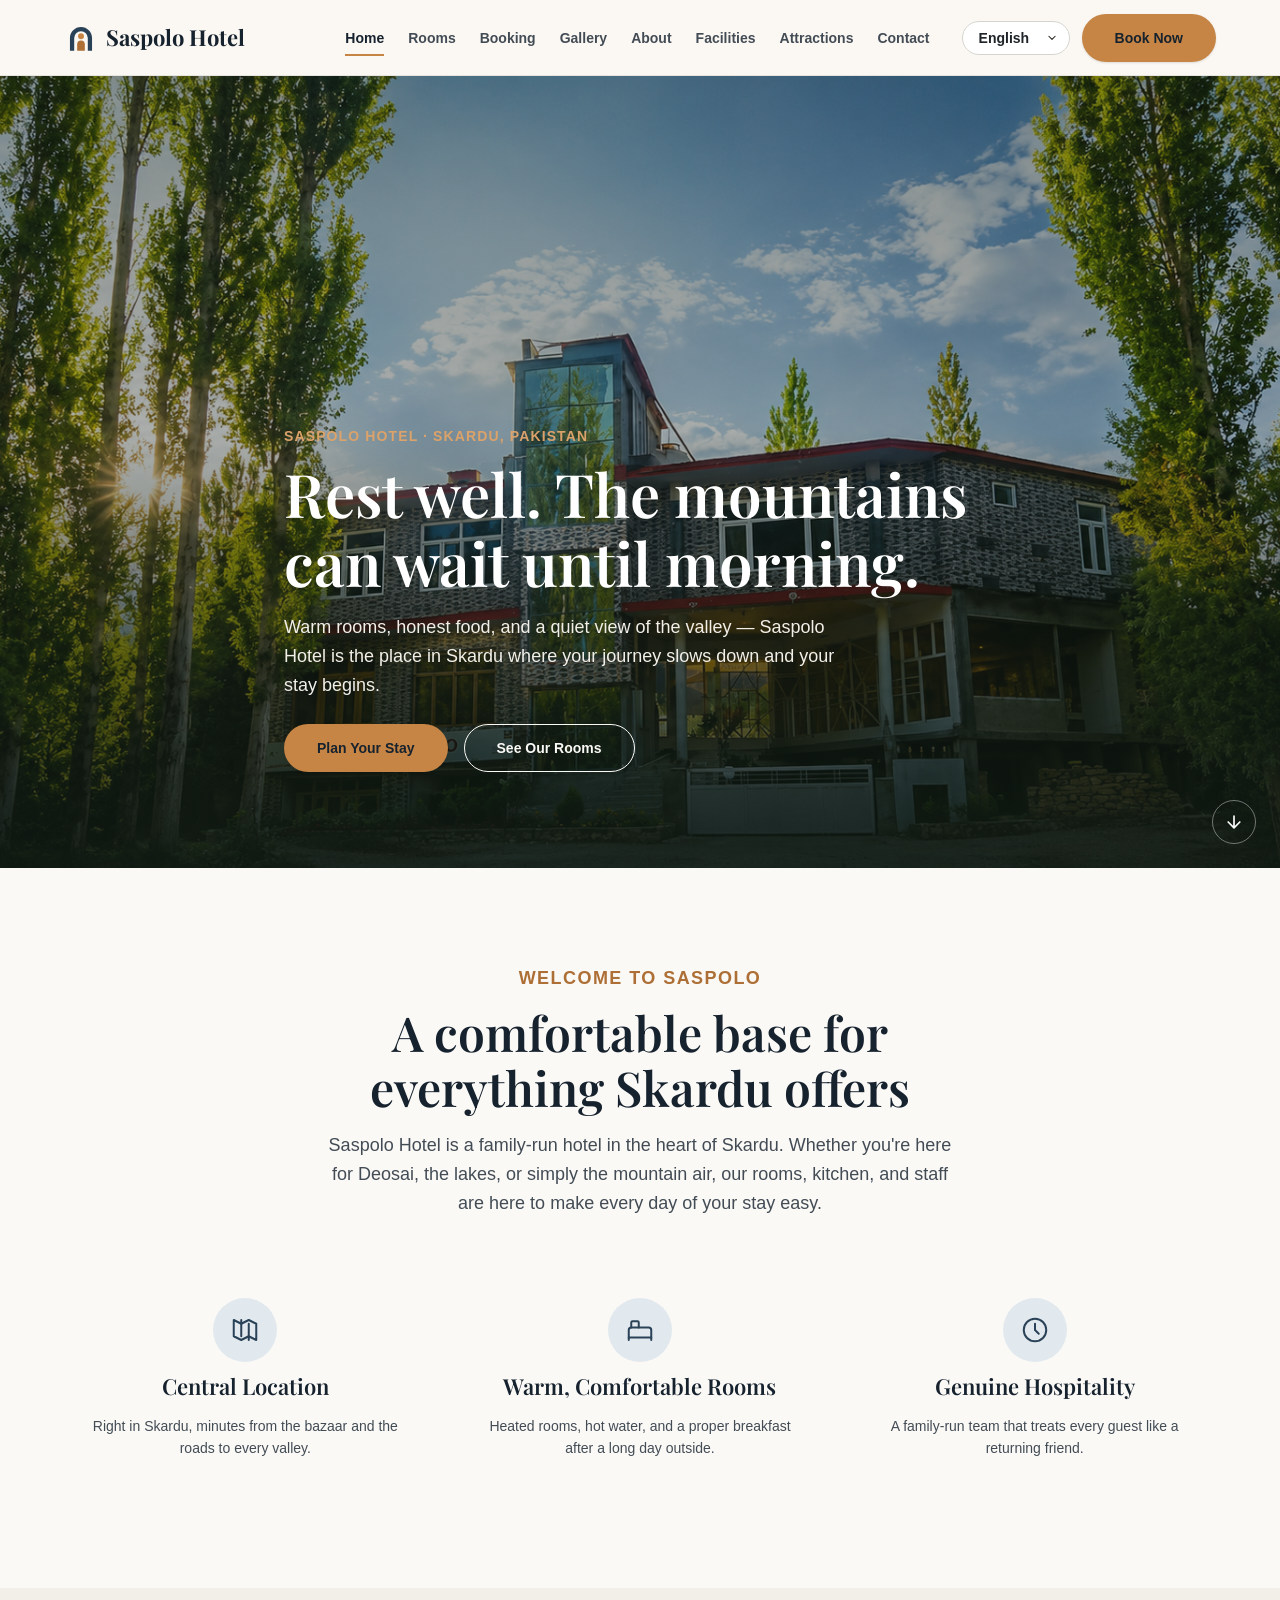
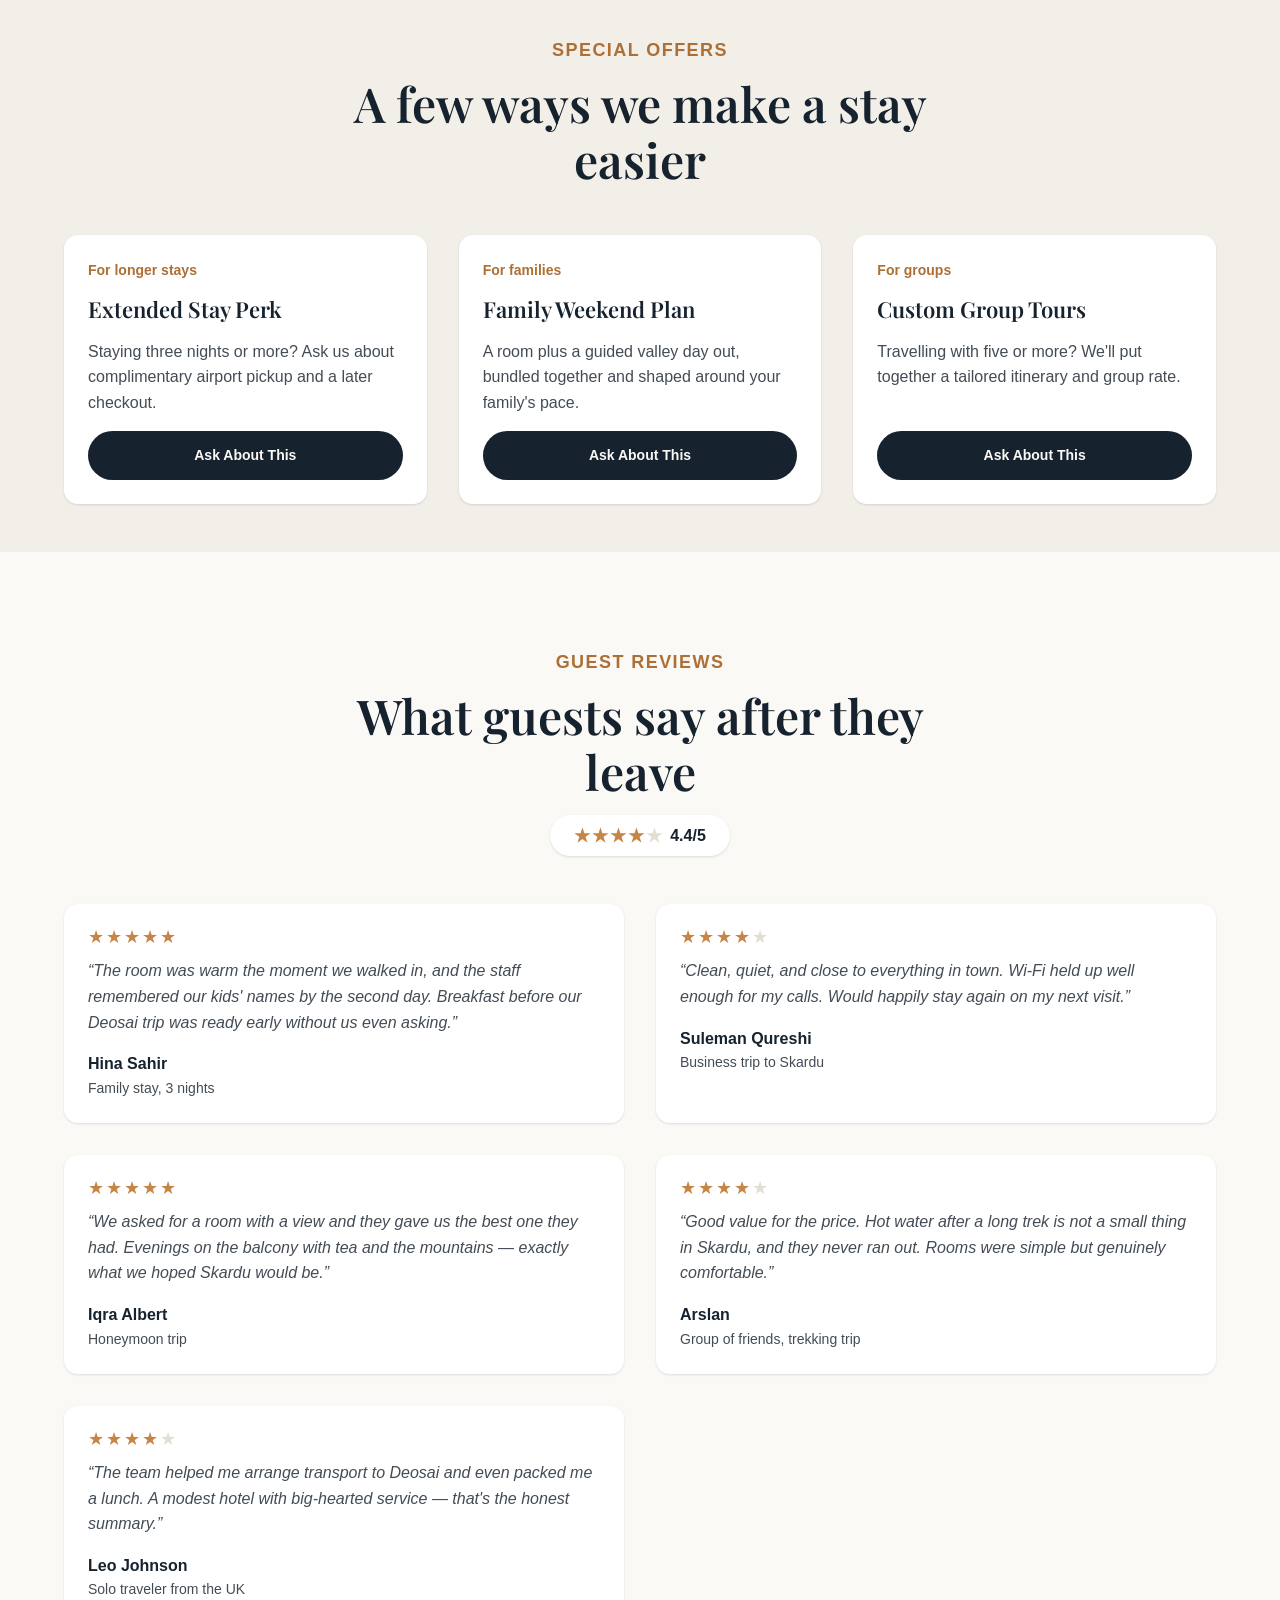
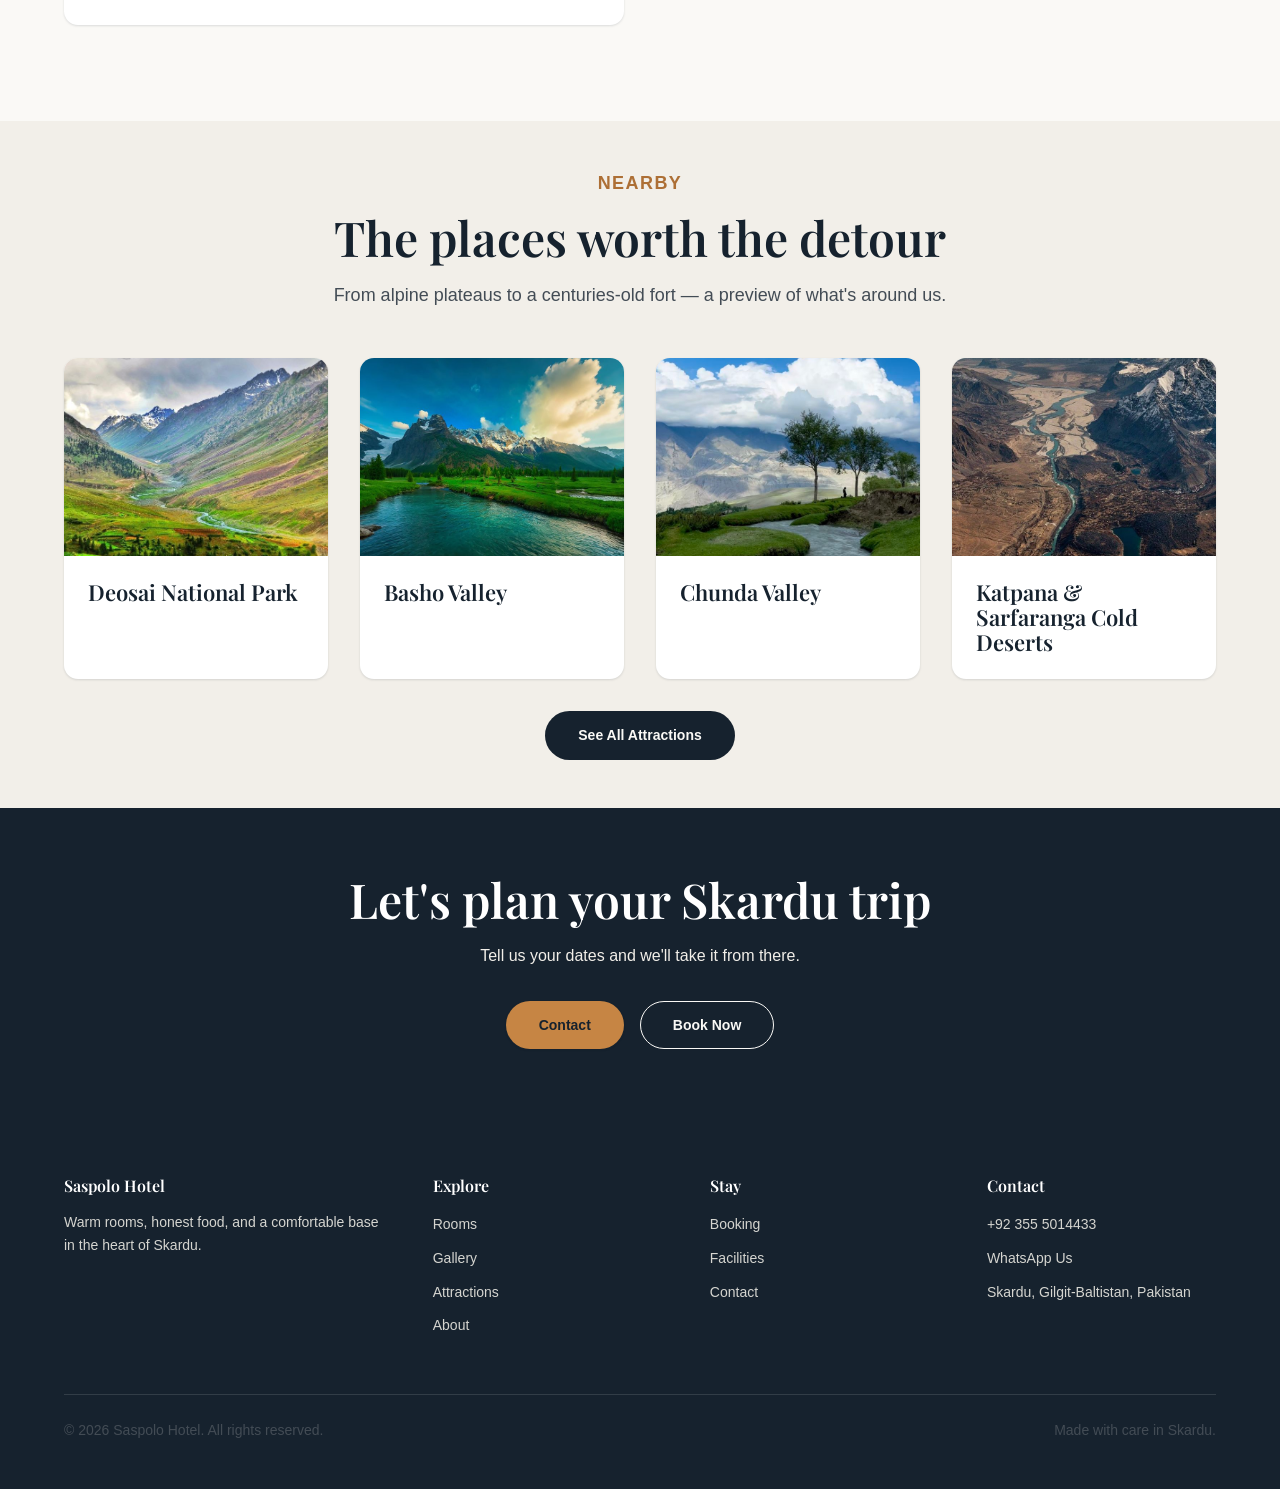
==== index.html @ f362ca93 "Add files via upload" ====
<!DOCTYPE html>
<html lang="en" dir="ltr">
<head>
<meta charset="UTF-8">
<meta name="viewport" content="width=device-width, initial-scale=1">
<title>Saspolo Hotel — Comfortable Stay in Skardu, Gilgit-Baltistan</title>
<meta name="description" content="Saspolo Hotel offers warm, comfortable rooms in the heart of Skardu, Gilgit-Baltistan — the perfect base for Deosai, the lakes, and the valleys.">
<link rel="canonical" href="https://www.saspolohotel.example/index.html">
<meta property="og:type" content="website">
<meta property="og:site_name" content="Saspolo Hotel">
<meta property="og:title" content="Saspolo Hotel — Comfortable Stay in Skardu, Gilgit-Baltistan">
<meta property="og:description" content="Saspolo Hotel offers warm, comfortable rooms in the heart of Skardu, Gilgit-Baltistan — the perfect base for Deosai, the lakes, and the valleys.">
<meta property="og:image" content="https://www.saspolohotel.example/assets/images/og/og-default.jpg">
<meta property="og:url" content="https://www.saspolohotel.example/index.html">
<meta property="og:locale" content="en_PK">
<meta name="twitter:card" content="summary_large_image">
<meta name="twitter:title" content="Saspolo Hotel — Comfortable Stay in Skardu, Gilgit-Baltistan">
<meta name="twitter:description" content="Saspolo Hotel offers warm, comfortable rooms in the heart of Skardu, Gilgit-Baltistan — the perfect base for Deosai, the lakes, and the valleys.">
<meta name="twitter:image" content="https://www.saspolohotel.example/assets/images/og/og-default.jpg">
<script type="application/ld+json">
{
  "@context": "https://schema.org",
  "@type": "Hotel",
  "name": "Saspolo Hotel",
  "description": "Saspolo Hotel offers warm, comfortable rooms in the heart of Skardu, Gilgit-Baltistan.",
  "image": "https://www.saspolohotel.example/assets/images/og/og-default.jpg",
  "priceRange": "$$",
  "telephone": "+92-355-5014433",
  "address": {
    "@type": "PostalAddress",
    "addressLocality": "Skardu",
    "addressRegion": "Gilgit-Baltistan",
    "addressCountry": "PK"
  },
  "geo": {
    "@type": "GeoCoordinates",
    "latitude": 35.2900158,
    "longitude": 75.6198522
  },
  "hasMap": "https://maps.app.goo.gl/Dnu6MF6ETTMuakKG8",
  "url": "https://www.saspolohotel.example/"
}
</script>
<link rel="icon" type="image/svg+xml" href="data:image/svg+xml,%3Csvg xmlns='http://www.w3.org/2000/svg' viewBox='0 0 40 40'%3E%3Crect width='40' height='40' rx='8' fill='%231e2f3f'/%3E%3Cpath d='M9 33V20c0-6 5-11 11-11s11 5 11 11v13h-4.2V20a6.8 6.8 0 10-13.6 0v13H9z' fill='%23c68544'/%3E%3Ccircle cx='20' cy='19' r='3' fill='%23dba26a'/%3E%3C/svg%3E">
<link rel="preconnect" href="https://fonts.googleapis.com">
<link rel="preconnect" href="https://fonts.gstatic.com" crossorigin>
<link href="https://fonts.googleapis.com/css2?family=Playfair+Display:wght@500;600;700&display=swap" rel="stylesheet">
<link rel="stylesheet" href="assets/css/variables.css">
<link rel="stylesheet" href="assets/css/base.css">
<link rel="stylesheet" href="assets/css/layout.css">
<link rel="stylesheet" href="assets/css/components.css">
<link rel="stylesheet" href="assets/css/animations.css">
<link rel="stylesheet" href="assets/css/rtl.css">
</head>
<body>

<!-- SHARED:HEADER:START -->
<a class="skip-link" href="#main" data-i18n="common.skipToContent">Skip to content</a>
<header class="site-header" id="site-header">
  <div class="container">
    <a href="index.html" class="brand">
      <svg class="brand-mark" viewBox="0 0 40 40" fill="none" xmlns="http://www.w3.org/2000/svg" aria-hidden="true">
        <path d="M7 35V20C7 12.82 12.82 7 20 7c7.18 0 13 5.82 13 13v15h-5V20a8 8 0 10-16 0v15H7z" fill="var(--color-forest-700)"></path>
        <circle cx="20" cy="18" r="3.5" fill="var(--color-amber-500)"></circle>
        <path d="M15.5 35v-7.5a4.5 4.5 0 019 0V35h-9z" fill="var(--color-amber-600)"></path>
      </svg>
      <span data-i18n="common.siteName">Saspolo Hotel</span>
    </a>

    <nav class="main-nav" id="main-nav">
      <ul class="nav-list">
        <li><a href="index.html" aria-current="page" data-i18n="nav.home">Home</a></li>
        <li><a href="rooms.html" data-i18n="nav.rooms">Rooms</a></li>
        <li><a href="booking.html" data-i18n="nav.booking">Booking</a></li>
        <li><a href="gallery.html" data-i18n="nav.gallery">Gallery</a></li>
        <li><a href="about.html" data-i18n="nav.about">About</a></li>
        <li><a href="facilities.html" data-i18n="nav.facilities">Facilities</a></li>
        <li><a href="attractions.html" data-i18n="nav.attractions">Attractions</a></li>
        <li><a href="contact.html" data-i18n="nav.contact">Contact</a></li>
      </ul>
      <div class="nav-actions">
        <select class="lang-select" id="lang-select" aria-label="Choose language">
          <option value="en">English</option>
          <option value="ur">اردو</option>
          <option value="pa">پنجابی</option>
          <option value="ps">پښتو</option>
          <option value="hi">हिन्दी</option>
          <option value="de">Deutsch</option>
          <option value="fr">Français</option>
          <option value="zh">中文</option>
          <option value="ar">العربية</option>
        </select>
        <a href="booking.html" class="btn btn-primary" data-i18n="common.bookNow">Book Now</a>
      </div>
    </nav>

    <button class="nav-toggle" id="nav-toggle" type="button" aria-expanded="false" aria-controls="main-nav" aria-label="Menu">
      <svg viewBox="0 0 24 24" fill="none" stroke="currentColor" stroke-width="2" stroke-linecap="round"><line x1="3" y1="6" x2="21" y2="6"></line><line x1="3" y1="12" x2="21" y2="12"></line><line x1="3" y1="18" x2="21" y2="18"></line></svg>
    </button>
  </div>
</header>
<!-- SHARED:HEADER:END -->

<main id="main">

  <section class="hero">
    <img class="hero-video" src="assets/images/hero/hero-main.png" alt="" onerror="this.style.display='none'">
    <div class="hero-overlay"></div>
    <div class="container hero-content hero-fade-in">
      <p class="eyebrow" data-i18n="home.heroEyebrow">Saspolo Hotel · Skardu, Pakistan</p>
      <h1 data-i18n="home.heroHeadline">Rest well. The mountains can wait until morning.</h1>
      <p class="hero-sub" data-i18n="home.heroSub">Warm rooms, honest food, and a quiet view of the valley — Saspolo Hotel is the place in Skardu where your journey slows down and your stay begins.</p>
      <div class="hero-actions">
        <a href="booking.html" class="btn btn-primary" data-i18n="common.planStay">Plan Your Stay</a>
        <a href="rooms.html" class="btn btn-outline" data-i18n="common.seeRooms">See Our Rooms</a>
      </div>
    </div>
    <a href="#intro" class="scroll-cue" aria-label="Scroll down">
      <svg viewBox="0 0 24 24" fill="none" stroke="currentColor" stroke-width="2" stroke-linecap="round" stroke-linejoin="round"><path d="M12 5v14M5 12l7 7 7-7"></path></svg>
    </a>
  </section>

  <section class="section" id="intro">
    <div class="container">
      <div class="section-heading reveal">
        <p class="eyebrow" data-i18n="home.introEyebrow">Welcome to Saspolo</p>
        <h2 data-i18n="home.introTitle">A comfortable base for everything Skardu offers</h2>
        <p data-i18n="home.introBody">Saspolo Hotel is a family-run hotel in the heart of Skardu. Whether you're here for Deosai, the lakes, or simply the mountain air, our rooms, kitchen, and staff are here to make every day of your stay easy.</p>
      </div>
      <div class="grid grid-3">
        <div class="icon-tile reveal">
          <div class="icon-wrap">
            <svg viewBox="0 0 24 24" fill="none" stroke="currentColor" stroke-width="1.6" stroke-linecap="round" stroke-linejoin="round"><path d="M9 20l-6-3V4l6 3 6-3 6 3v13l-6-3-6 3z"></path><path d="M9 4v13M15 7v13"></path></svg>
          </div>
          <h4 data-i18n="home.value1Title">Central Location</h4>
          <p data-i18n="home.value1Body">Right in Skardu, minutes from the bazaar and the roads to every valley.</p>
        </div>
        <div class="icon-tile reveal reveal-delay-1">
          <div class="icon-wrap">
            <svg viewBox="0 0 24 24" fill="none" stroke="currentColor" stroke-width="1.6" stroke-linecap="round" stroke-linejoin="round"><path d="M3 18v-6a2 2 0 012-2h14a2 2 0 012 2v6"></path><path d="M3 18h18M5 10V6a1 1 0 011-1h4a1 1 0 011 1v4M3 18v2M21 18v2"></path></svg>
          </div>
          <h4 data-i18n="home.value2Title">Warm, Comfortable Rooms</h4>
          <p data-i18n="home.value2Body">Heated rooms, hot water, and a proper breakfast after a long day outside.</p>
        </div>
        <div class="icon-tile reveal reveal-delay-2">
          <div class="icon-wrap">
            <svg viewBox="0 0 24 24" fill="none" stroke="currentColor" stroke-width="1.6" stroke-linecap="round" stroke-linejoin="round"><circle cx="12" cy="12" r="9"></circle><path d="M12 7v5l3 3"></path></svg>
          </div>
          <h4 data-i18n="home.value3Title">Genuine Hospitality</h4>
          <p data-i18n="home.value3Body">A family-run team that treats every guest like a returning friend.</p>
        </div>
      </div>
    </div>
  </section>

  <section class="section section-tight" id="offers" style="background:var(--color-cream-100);">
    <div class="container">
      <div class="section-heading reveal">
        <p class="eyebrow" data-i18n="home.offersEyebrow">Special Offers</p>
        <h2 data-i18n="home.offersTitle">A few ways we make a stay easier</h2>
      </div>
      <div class="grid grid-3">
        <div class="card reveal">
          <div class="card-body">
            <p class="card-eyebrow" data-i18n="home.offer1Eyebrow">For longer stays</p>
            <h4 data-i18n="home.offer1Title">Extended Stay Perk</h4>
            <p data-i18n="home.offer1Body">Staying three nights or more? Ask us about complimentary airport pickup and a later checkout.</p>
            <a href="contact.html" class="btn btn-dark btn-block" data-i18n="common.askUs">Ask About This</a>
          </div>
        </div>
        <div class="card reveal reveal-delay-1">
          <div class="card-body">
            <p class="card-eyebrow" data-i18n="home.offer2Eyebrow">For families</p>
            <h4 data-i18n="home.offer2Title">Family Weekend Plan</h4>
            <p data-i18n="home.offer2Body">A room plus a guided valley day out, bundled together and shaped around your family's pace.</p>
            <a href="contact.html" class="btn btn-dark btn-block" data-i18n="common.askUs">Ask About This</a>
          </div>
        </div>
        <div class="card reveal reveal-delay-2">
          <div class="card-body">
            <p class="card-eyebrow" data-i18n="home.offer3Eyebrow">For groups</p>
            <h4 data-i18n="home.offer3Title">Custom Group Tours</h4>
            <p data-i18n="home.offer3Body">Travelling with five or more? We'll put together a tailored itinerary and group rate.</p>
            <a href="contact.html" class="btn btn-dark btn-block" data-i18n="common.askUs">Ask About This</a>
          </div>
        </div>
      </div>
    </div>
  </section>

  <section class="section" id="reviews">
    <div class="container">
      <div class="section-heading reveal">
        <p class="eyebrow" data-i18n="home.reviewsEyebrow">Guest Reviews</p>
        <h2 data-i18n="home.reviewsTitle">What guests say after they leave</h2>
        <div class="rating-badge" id="rating-summary">
          <span class="stars" id="rating-stars"></span>
          <span><span id="rating-number">4.5</span>/5</span>
        </div>
      </div>
      <div class="grid grid-2" id="reviews-grid"></div>
    </div>
  </section>

  <section class="section section-tight" id="attractions-teaser" style="background:var(--color-cream-100);">
    <div class="container">
      <div class="section-heading reveal">
        <p class="eyebrow" data-i18n="home.attractionsEyebrow">Nearby</p>
        <h2 data-i18n="home.attractionsTitle">The places worth the detour</h2>
        <p data-i18n="home.attractionsBody">From alpine plateaus to a centuries-old fort — a preview of what's around us.</p>
      </div>
      <div class="grid grid-4" id="attractions-teaser-grid"></div>
      <div style="text-align:center; margin-top: var(--space-6);">
        <a href="attractions.html" class="btn btn-dark" data-i18n="common.seeAllAttractions">See All Attractions</a>
      </div>
    </div>
  </section>

  <section class="cta-band">
    <div class="container reveal">
      <h2 data-i18n="home.ctaTitle">Let's plan your Skardu trip</h2>
      <p data-i18n="home.ctaBody">Tell us your dates and we'll take it from there.</p>
      <div class="hero-actions" style="justify-content:center;">
        <a href="contact.html" class="btn btn-primary">
          <span data-i18n="nav.contact">Contact</span>
        </a>
        <a href="booking.html" class="btn btn-outline" data-i18n="common.bookNow">Book Now</a>
      </div>
    </div>
  </section>

</main>

<!-- SHARED:FOOTER:START -->
<footer class="site-footer">
  <div class="container">
    <div class="footer-grid">
      <div>
        <h4 data-i18n="common.siteName">Saspolo Hotel</h4>
        <p data-i18n="footer.blurb">Practical routes, comfortable stays, and unhurried days across Skardu and the valleys around it.</p>
      </div>
      <div>
        <h4 data-i18n="footer.explore">Explore</h4>
        <ul class="footer-links">
          <li><a href="rooms.html" data-i18n="nav.rooms">Rooms</a></li>
          <li><a href="gallery.html" data-i18n="nav.gallery">Gallery</a></li>
          <li><a href="attractions.html" data-i18n="nav.attractions">Attractions</a></li>
          <li><a href="about.html" data-i18n="nav.about">About</a></li>
        </ul>
      </div>
      <div>
        <h4 data-i18n="footer.stay">Stay</h4>
        <ul class="footer-links">
          <li><a href="booking.html" data-i18n="nav.booking">Booking</a></li>
          <li><a href="facilities.html" data-i18n="nav.facilities">Facilities</a></li>
          <li><a href="contact.html" data-i18n="nav.contact">Contact</a></li>
        </ul>
      </div>
      <div>
        <h4 data-i18n="footer.contact">Contact</h4>
        <ul class="footer-links">
          <li><a href="tel:+923555014433" class="keep-ltr">+92 355 5014433</a></li>
          <li><a href="https://wa.me/923555014433" target="_blank" rel="noopener" data-i18n="common.whatsappUs">WhatsApp Us</a></li>
          <li><a href="https://maps.app.goo.gl/Dnu6MF6ETTMuakKG8" target="_blank" rel="noopener" data-i18n="footer.location">Skardu, Gilgit-Baltistan, Pakistan</a></li>
        </ul>
      </div>
    </div>
    <div class="footer-bottom">
      <p>&copy; <span id="footer-year">2026</span> <span data-i18n="common.siteName">Saspolo Hotel</span>. <span data-i18n="footer.rights">All rights reserved.</span></p>
      <p data-i18n="footer.madeWith">Made with care in Skardu.</p>
    </div>
  </div>
</footer>
<!-- SHARED:FOOTER:END -->

<script src="assets/js/site-config.js"></script>
<script src="assets/js/data/rooms-data.js"></script>
<script src="assets/js/data/attractions-data.js"></script>
<script src="assets/js/data/reviews-data.js"></script>
<script src="assets/js/media-helpers.js"></script>
<script src="assets/js/reviews.js"></script>
<script src="assets/js/attractions.js"></script>
<script src="assets/js/main.js"></script>
<script src="assets/js/i18n/en.js"></script>
<script src="assets/js/i18n/ur.js"></script>
<script src="assets/js/i18n/pa.js"></script>
<script src="assets/js/i18n/ps.js"></script>
<script src="assets/js/i18n/hi.js"></script>
<script src="assets/js/i18n/de.js"></script>
<script src="assets/js/i18n/fr.js"></script>
<script src="assets/js/i18n/zh.js"></script>
<script src="assets/js/i18n/ar.js"></script>
<script src="assets/js/i18n.js"></script>
</body>
</html>
---- assets/css/variables.css ----
:root {
  /* Saspolo Hotel palette — midnight slate blue + warm copper + soft ivory.
     Token names keep the original "forest/amber" naming so every downstream
     stylesheet works unchanged; only the values differ from the sister site. */
  --color-forest-900: #16222e;
  --color-forest-800: #1e2f3f;
  --color-forest-700: #2a4257;
  --color-forest-600: #38566f;
  --color-forest-500: #4a6d8a;
  --color-forest-100: #e2e9ee;

  --color-amber-700: #8f5a2b;
  --color-amber-600: #ad6f35;
  --color-amber-500: #c68544;
  --color-amber-400: #dba26a;
  --color-amber-100: #f8efe3;

  --color-cream-50: #faf9f6;
  --color-cream-100: #f2efe9;
  --color-cream-200: #e9e4da;

  --color-ink-900: #1f2429;
  --color-ink-700: #434c55;
  --color-ink-500: #68727c;
  --color-stone-300: #d5d5d0;
  --color-stone-200: #e5e4df;

  --color-white: #ffffff;
  --color-success: #3b6b4a;
  --color-star: #c68544;
  --color-star-empty: #e3ded2;

  /* Typography */
  --font-display: "Playfair Display", Georgia, "Iowan Old Style", "Palatino Linotype", serif;
  --font-body: -apple-system, BlinkMacSystemFont, "Segoe UI", Roboto, Helvetica, Arial, sans-serif;

  --fs-sm: 0.875rem;
  --fs-base: 1rem;
  --fs-md: 1.125rem;
  --fs-lg: 1.375rem;
  --fs-xl: 1.75rem;
  --fs-2xl: 2.25rem;
  --fs-3xl: 3rem;
  --fs-4xl: 3.75rem;

  /* Spacing scale (4px base) */
  --space-1: 0.25rem;
  --space-2: 0.5rem;
  --space-3: 0.75rem;
  --space-4: 1rem;
  --space-5: 1.5rem;
  --space-6: 2rem;
  --space-7: 3rem;
  --space-8: 4rem;
  --space-9: 6rem;
  --space-10: 8rem;

  /* Shape */
  --radius-sm: 8px;
  --radius-md: 14px;
  --radius-lg: 24px;
  --radius-full: 999px;

  /* Shadow — cool-tinted, never pure black */
  --shadow-sm: 0 1px 3px rgba(22, 34, 46, 0.08), 0 1px 2px rgba(22, 34, 46, 0.06);
  --shadow-md: 0 8px 24px rgba(22, 34, 46, 0.10), 0 2px 6px rgba(22, 34, 46, 0.06);
  --shadow-lg: 0 20px 48px rgba(22, 34, 46, 0.16), 0 6px 16px rgba(22, 34, 46, 0.08);

  /* Layout */
  --container-max: 1200px;
  --header-height: 76px;
  --transition-fast: 160ms ease;
  --transition-base: 260ms ease;
  --transition-slow: 420ms cubic-bezier(0.22, 1, 0.36, 1);
}
---- assets/css/base.css ----
*, *::before, *::after {
  box-sizing: border-box;
}

html {
  scroll-behavior: smooth;
}

body {
  margin: 0;
  font-family: var(--font-body);
  font-size: var(--fs-base);
  line-height: 1.6;
  color: var(--color-ink-900);
  background: var(--color-cream-50);
  -webkit-font-smoothing: antialiased;
  text-rendering: optimizeLegibility;
}

img, video {
  max-width: 100%;
  display: block;
}

h1, h2, h3, h4 {
  font-family: var(--font-display);
  font-weight: 600;
  line-height: 1.15;
  margin: 0 0 var(--space-4);
  color: var(--color-forest-900);
}

h1 { font-size: var(--fs-4xl); }
h2 { font-size: var(--fs-3xl); }
h3 { font-size: var(--fs-2xl); }
h4 { font-size: var(--fs-lg); }

p {
  margin: 0 0 var(--space-4);
  color: var(--color-ink-700);
}

a {
  color: var(--color-forest-700);
  text-decoration: none;
}

a:hover {
  color: var(--color-amber-600);
}

ul, ol {
  margin: 0;
  padding: 0;
  list-style: none;
}

button {
  font-family: inherit;
  cursor: pointer;
}

label {
  display: block;
  font-size: var(--fs-sm);
  font-weight: 600;
  color: var(--color-forest-800);
  margin-bottom: var(--space-2);
}

input, select, textarea {
  font-family: inherit;
  font-size: var(--fs-base);
}

:focus-visible {
  outline: 3px solid var(--color-amber-500);
  outline-offset: 2px;
}

.container {
  width: 100%;
  max-width: var(--container-max);
  margin-inline: auto;
  padding-inline: var(--space-5);
}

.section {
  padding-block: var(--space-9);
}

.section-tight {
  padding-block: var(--space-7);
}

.eyebrow {
  display: inline-block;
  font-family: var(--font-body);
  font-size: var(--fs-sm);
  font-weight: 700;
  letter-spacing: 0.08em;
  text-transform: uppercase;
  color: var(--color-amber-600);
  margin-bottom: var(--space-3);
}

.section-heading {
  max-width: 640px;
  margin-inline: auto;
  text-align: center;
  margin-bottom: var(--space-7);
}

.section-heading p {
  font-size: var(--fs-md);
}

.visually-hidden {
  position: absolute;
  width: 1px;
  height: 1px;
  padding: 0;
  margin: -1px;
  overflow: hidden;
  clip: rect(0, 0, 0, 0);
  white-space: nowrap;
  border: 0;
}

.skip-link {
  position: absolute;
  inset-inline-start: var(--space-3);
  top: -60px;
  background: var(--color-forest-900);
  color: var(--color-white);
  padding: var(--space-3) var(--space-5);
  border-radius: var(--radius-sm);
  z-index: 200;
  transition: top var(--transition-fast);
}

.skip-link:focus {
  top: var(--space-3);
}

/* RTL: flip anything not already handled by logical properties */
[dir="rtl"] body {
  direction: rtl;
}
---- assets/css/layout.css ----
/* ===== Header ===== */
.site-header {
  position: sticky;
  top: 0;
  z-index: 100;
  height: var(--header-height);
  display: flex;
  align-items: center;
  transition: box-shadow var(--transition-base);
}

/* Backdrop blur lives on a pseudo-element, not .site-header itself, because
   backdrop-filter/filter/transform on an element creates a new containing
   block for any position:fixed descendant (like the mobile .main-nav
   dropdown) — that would trap it inside the header's own small box instead
   of covering the viewport. Keeping the filter off .site-header avoids that. */
.site-header::before {
  content: "";
  position: absolute;
  inset: 0;
  z-index: -1;
  background: rgba(251, 248, 242, 0.92);
  backdrop-filter: saturate(160%) blur(10px);
  -webkit-backdrop-filter: saturate(160%) blur(10px);
  border-bottom: 1px solid var(--color-stone-200);
}

.site-header.is-scrolled {
  box-shadow: var(--shadow-sm);
}

.site-header .container {
  display: flex;
  align-items: center;
  justify-content: space-between;
  gap: var(--space-5);
}

.brand {
  display: flex;
  align-items: center;
  gap: var(--space-2);
  font-family: var(--font-display);
  font-size: var(--fs-lg);
  font-weight: 700;
  color: var(--color-forest-900);
  white-space: nowrap;
}

.brand-mark {
  width: 34px;
  height: 34px;
  flex-shrink: 0;
}

.main-nav {
  display: flex;
  align-items: center;
  gap: var(--space-6);
}

.nav-list {
  display: flex;
  align-items: center;
  gap: var(--space-5);
}

.nav-list a {
  font-size: var(--fs-sm);
  font-weight: 600;
  color: var(--color-ink-700);
  padding: var(--space-2) 0;
  position: relative;
}

.nav-list a::after {
  content: "";
  position: absolute;
  inset-inline-start: 0;
  bottom: -2px;
  width: 0;
  height: 2px;
  background: var(--color-amber-500);
  transition: width var(--transition-base);
}

.nav-list a:hover::after,
.nav-list a[aria-current="page"]::after {
  width: 100%;
}

.nav-list a[aria-current="page"] {
  color: var(--color-forest-900);
}

.nav-actions {
  display: flex;
  align-items: center;
  gap: var(--space-3);
}

.lang-select {
  appearance: none;
  background: var(--color-white) url("data:image/svg+xml;utf8,<svg xmlns='http://www.w3.org/2000/svg' viewBox='0 0 20 20' fill='%23241f19'><path d='M5.5 7.5l4.5 4.5 4.5-4.5' stroke='%23241f19' stroke-width='1.5' fill='none' stroke-linecap='round' stroke-linejoin='round'/></svg>") no-repeat right 10px center;
  background-size: 14px;
  border: 1px solid var(--color-stone-300);
  border-radius: var(--radius-full);
  padding: var(--space-2) var(--space-6) var(--space-2) var(--space-4);
  font-size: var(--fs-sm);
  font-weight: 600;
  color: var(--color-ink-900);
}

[dir="rtl"] .lang-select {
  background-position: left 10px center;
  padding: var(--space-2) var(--space-4) var(--space-2) var(--space-6);
}

.nav-toggle {
  display: none;
  width: 44px;
  height: 44px;
  align-items: center;
  justify-content: center;
  background: none;
  border: none;
  color: var(--color-forest-900);
}

.nav-toggle svg { width: 26px; height: 26px; }

/* ===== Footer ===== */
.site-footer {
  background: var(--color-forest-900);
  color: var(--color-cream-100);
  padding-block: var(--space-8) var(--space-6);
}

.footer-grid {
  display: grid;
  grid-template-columns: 1.4fr 1fr 1fr 1fr;
  gap: var(--space-7);
  margin-bottom: var(--space-7);
}

.footer-grid h4 {
  color: var(--color-white);
  font-size: var(--fs-base);
  margin-bottom: var(--space-4);
}

.footer-grid p, .footer-grid a {
  color: var(--color-stone-300);
  font-size: var(--fs-sm);
}

.footer-grid a:hover { color: var(--color-amber-400); }

.footer-links li { margin-bottom: var(--space-2); }

.footer-bottom {
  border-top: 1px solid rgba(255, 255, 255, 0.12);
  padding-top: var(--space-5);
  display: flex;
  justify-content: space-between;
  flex-wrap: wrap;
  gap: var(--space-3);
  font-size: var(--fs-sm);
  color: var(--color-stone-300);
}

/* ===== Grids ===== */
.grid {
  display: grid;
  gap: var(--space-6);
}

.grid-2 { grid-template-columns: repeat(2, 1fr); }
.grid-3 { grid-template-columns: repeat(3, 1fr); }
.grid-4 { grid-template-columns: repeat(4, 1fr); }

.split {
  display: grid;
  grid-template-columns: 1fr 1fr;
  gap: var(--space-8);
  align-items: center;
}

/* ===== Responsive ===== */
@media (max-width: 960px) {
  .footer-grid { grid-template-columns: 1fr 1fr; }
  .grid-4 { grid-template-columns: repeat(2, 1fr); }
  .grid-3 { grid-template-columns: repeat(2, 1fr); }
}

@media (max-width: 760px) {
  .main-nav {
    position: fixed;
    inset: var(--header-height) 0 0 0;
    background: var(--color-cream-50);
    flex-direction: column;
    align-items: stretch;
    padding: var(--space-6) var(--space-5);
    transform: translateY(-12px);
    opacity: 0;
    visibility: hidden;
    transition: opacity var(--transition-base), transform var(--transition-base), visibility var(--transition-base);
    overflow-y: auto;
  }

  .main-nav.is-open {
    opacity: 1;
    transform: translateY(0);
    visibility: visible;
  }

  .nav-list {
    flex-direction: column;
    align-items: stretch;
    gap: 0;
  }

  .nav-list a {
    display: block;
    padding: var(--space-4) 0;
    border-bottom: 1px solid var(--color-stone-200);
    font-size: var(--fs-md);
  }

  .nav-actions {
    margin-top: var(--space-5);
    justify-content: flex-start;
  }

  .nav-toggle { display: inline-flex; }

  .footer-grid { grid-template-columns: 1fr; gap: var(--space-6); }
  .grid-4, .grid-3, .grid-2 { grid-template-columns: 1fr; }
  .split { grid-template-columns: 1fr; gap: var(--space-6); }

  h1 { font-size: var(--fs-3xl); }
  h2 { font-size: var(--fs-2xl); }
}
---- assets/css/components.css ----
/* ===== Buttons ===== */
.btn {
  display: inline-flex;
  align-items: center;
  justify-content: center;
  gap: var(--space-2);
  font-size: var(--fs-sm);
  font-weight: 700;
  padding: var(--space-3) var(--space-6);
  border-radius: var(--radius-full);
  border: 1px solid transparent;
  transition: transform var(--transition-fast), box-shadow var(--transition-fast), background var(--transition-fast), color var(--transition-fast);
  white-space: nowrap;
}

.btn:hover { transform: translateY(-1px); }
.btn svg { width: 18px; height: 18px; }

.btn-primary {
  background: var(--color-amber-500);
  color: var(--color-forest-900);
  box-shadow: var(--shadow-sm);
}

.btn-primary:hover {
  background: var(--color-amber-600);
  color: var(--color-forest-900);
  box-shadow: var(--shadow-md);
}

.btn-outline {
  background: transparent;
  border-color: currentColor;
  color: var(--color-cream-50);
}

.btn-outline:hover { color: var(--color-amber-400); }

.btn-dark {
  background: var(--color-forest-900);
  color: var(--color-cream-50);
}

.btn-dark:hover { background: var(--color-forest-700); color: var(--color-white); }

.btn-whatsapp {
  background: #25D366;
  color: #0b2e13;
}

.btn-whatsapp:hover { background: #1ebe5b; color: #0b2e13; }

.btn-block { width: 100%; }

/* ===== Cards ===== */
.card {
  background: var(--color-white);
  border-radius: var(--radius-md);
  overflow: hidden;
  box-shadow: var(--shadow-sm);
  transition: box-shadow var(--transition-base), transform var(--transition-base);
  /* equal-height cards in a row, so their content can align consistently */
  display: flex;
  flex-direction: column;
  height: 100%;
}

.card:hover {
  box-shadow: var(--shadow-md);
  transform: translateY(-4px);
}

.card-body {
  padding: var(--space-5);
  display: flex;
  flex-direction: column;
  flex: 1 1 auto;
}

/* Push a card's call-to-action button to the bottom so buttons align across
   a row even when the descriptions are different lengths. */
.card-body .btn {
  margin-top: auto;
}

.card-eyebrow {
  font-size: var(--fs-sm);
  color: var(--color-amber-600);
  font-weight: 700;
}

/* ===== Placeholder photo (unified: rooms / gallery / attractions) ===== */
.placeholder-photo,
.img-missing {
  position: relative;
  display: flex;
  align-items: center;
  justify-content: center;
  flex-direction: column;
  gap: var(--space-2);
  background: linear-gradient(135deg, var(--color-forest-100) 0%, var(--color-amber-100) 100%);
  color: var(--color-forest-600);
  min-height: 220px;
  text-align: center;
  padding: var(--space-4);
}

.placeholder-photo svg, .img-missing svg {
  width: 40px;
  height: 40px;
  opacity: 0.6;
}

.placeholder-photo span, .img-missing span {
  font-size: var(--fs-sm);
  font-weight: 600;
  color: var(--color-forest-700);
}

.media-frame {
  position: relative;
  width: 100%;
  aspect-ratio: 4 / 3;
  overflow: hidden;
  background: var(--color-stone-200);
}

.media-frame img {
  width: 100%;
  height: 100%;
  object-fit: cover;
  transition: transform var(--transition-slow);
}

.media-frame:hover img { transform: scale(1.05); }

.media-frame.img-missing img { display: none; }

.media-frame .placeholder-fallback {
  display: none;
  position: absolute;
  inset: 0;
}

.media-frame.img-missing .placeholder-fallback {
  display: flex;
}

/* ===== Star ratings ===== */
.stars {
  display: inline-flex;
  align-items: center;
  gap: 2px;
  color: var(--color-star);
  font-size: var(--fs-md);
  line-height: 1;
}

.stars .star-empty { color: var(--color-star-empty); }

.star-half {
  position: relative;
  display: inline-block;
  color: var(--color-star-empty);
}

.star-half::before {
  content: "★";
  position: absolute;
  inset-inline-start: 0;
  width: 50%;
  overflow: hidden;
  color: var(--color-star);
}

.rating-badge {
  display: inline-flex;
  align-items: center;
  gap: var(--space-2);
  background: var(--color-white);
  border-radius: var(--radius-full);
  padding: var(--space-2) var(--space-5);
  box-shadow: var(--shadow-sm);
  font-weight: 700;
  color: var(--color-forest-900);
}

/* ===== Badges / pills ===== */
.badge {
  display: inline-flex;
  align-items: center;
  gap: var(--space-1);
  background: var(--color-forest-100);
  color: var(--color-forest-700);
  font-size: var(--fs-sm);
  font-weight: 600;
  padding: var(--space-1) var(--space-4);
  border-radius: var(--radius-full);
}

.badge-amber {
  background: var(--color-amber-100);
  color: var(--color-amber-700);
}

/* ===== Facility / icon grid ===== */
.icon-tile {
  display: flex;
  flex-direction: column;
  align-items: center;
  text-align: center;
  gap: var(--space-3);
  padding: var(--space-6) var(--space-4);
}

.icon-tile .icon-wrap {
  width: 64px;
  height: 64px;
  display: flex;
  align-items: center;
  justify-content: center;
  border-radius: var(--radius-full);
  background: var(--color-forest-100);
  color: var(--color-forest-700);
}

.icon-tile .icon-wrap svg { width: 30px; height: 30px; }

.icon-tile h4 { margin-bottom: var(--space-1); }
.icon-tile p { font-size: var(--fs-sm); margin: 0; }

/* ===== Accordion (Nearby Attractions) ===== */
.accordion-item {
  border-bottom: 1px solid var(--color-stone-200);
}

.accordion-item:first-child { border-top: 1px solid var(--color-stone-200); }

.accordion-trigger {
  width: 100%;
  display: flex;
  align-items: center;
  justify-content: space-between;
  gap: var(--space-4);
  background: none;
  border: none;
  padding: var(--space-5) var(--space-2);
  text-align: start;
  font-family: var(--font-display);
  font-size: var(--fs-lg);
  color: var(--color-forest-900);
}

.accordion-trigger:hover { color: var(--color-amber-600); }

.accordion-trigger .chevron {
  width: 22px;
  height: 22px;
  flex-shrink: 0;
  transition: transform var(--transition-base);
}

.accordion-trigger[aria-expanded="true"] .chevron {
  transform: rotate(180deg);
}

.accordion-panel {
  overflow: hidden;
  display: grid;
  grid-template-columns: 280px 1fr;
  gap: var(--space-6);
  align-items: center;
  padding: 0 var(--space-2) var(--space-6);
}

/* Higher specificity than .accordion-panel so the hidden attribute (set via
   JS: panel.hidden = true) actually wins instead of being overridden by the
   display:grid rule above. */
.accordion-panel[hidden] {
  display: none;
}

.accordion-panel .media-frame {
  border-radius: var(--radius-md);
  aspect-ratio: 4 / 3;
}

@media (max-width: 760px) {
  .accordion-panel { grid-template-columns: 1fr; }
}

/* ===== Gallery / Lightbox ===== */
.gallery-tabs {
  display: flex;
  flex-wrap: wrap;
  gap: var(--space-3);
  justify-content: center;
  margin-bottom: var(--space-7);
}

.gallery-tab {
  background: var(--color-white);
  border: 1px solid var(--color-stone-300);
  border-radius: var(--radius-full);
  padding: var(--space-2) var(--space-5);
  font-size: var(--fs-sm);
  font-weight: 600;
  color: var(--color-ink-700);
}

.gallery-tab[aria-pressed="true"] {
  background: var(--color-forest-900);
  border-color: var(--color-forest-900);
  color: var(--color-white);
}

.gallery-grid {
  display: grid;
  grid-template-columns: repeat(3, 1fr);
  gap: var(--space-4);
}

.gallery-grid button.media-frame {
  border: none;
  padding: 0;
  border-radius: var(--radius-md);
  cursor: zoom-in;
  width: 100%;
}

/* Wrapper used only when a tile needs a visible caption below it (currently
   the Restaurants Nearby category, so each place's name is legible) */
.gallery-item {
  display: flex;
  flex-direction: column;
  gap: var(--space-2);
}

.gallery-caption {
  margin: 0;
  text-align: center;
  font-size: var(--fs-sm);
  font-weight: 600;
  color: var(--color-forest-900);
}

@media (max-width: 760px) {
  .gallery-grid { grid-template-columns: repeat(2, 1fr); }
}

.lightbox {
  position: fixed;
  inset: 0;
  background: rgba(22, 24, 21, 0.92);
  display: none;
  align-items: center;
  justify-content: center;
  z-index: 300;
  padding: var(--space-6);
}

.lightbox.is-open { display: flex; }

.lightbox-media {
  display: flex;
  flex-direction: column;
  align-items: center;
  gap: var(--space-3);
  max-width: min(90vw, 1100px);
}

.lightbox img {
  max-width: min(90vw, 1100px);
  max-height: 78vh;
  border-radius: var(--radius-sm);
  box-shadow: var(--shadow-lg);
}

.lightbox-caption {
  margin: 0;
  color: var(--color-white);
  font-size: var(--fs-md);
  font-weight: 600;
  text-align: center;
}

.lightbox-close, .lightbox-prev, .lightbox-next {
  position: absolute;
  background: rgba(255, 255, 255, 0.12);
  color: var(--color-white);
  border: none;
  width: 48px;
  height: 48px;
  border-radius: var(--radius-full);
  display: flex;
  align-items: center;
  justify-content: center;
}

.lightbox-close:hover, .lightbox-prev:hover, .lightbox-next:hover {
  background: rgba(255, 255, 255, 0.24);
}

.lightbox-close { top: var(--space-5); inset-inline-end: var(--space-5); }
.lightbox-prev { inset-inline-start: var(--space-5); top: 50%; transform: translateY(-50%); }
.lightbox-next { inset-inline-end: var(--space-5); top: 50%; transform: translateY(-50%); }
.lightbox-close svg, .lightbox-prev svg, .lightbox-next svg { width: 22px; height: 22px; }

/* ===== Hero ===== */
.hero {
  position: relative;
  height: min(88vh, 820px);
  min-height: 520px;
  display: flex;
  align-items: flex-end;
  overflow: hidden;
  background: var(--color-forest-900);
}

.hero-video {
  position: absolute;
  inset: 0;
  width: 100%;
  height: 100%;
  object-fit: cover;
}

.hero-overlay {
  position: absolute;
  inset: 0;
  background:
    linear-gradient(0deg, rgba(16, 26, 19, 0.86) 0%, rgba(16, 26, 19, 0.35) 55%, rgba(16, 26, 19, 0.45) 100%);
}

.hero-content {
  position: relative;
  z-index: 2;
  color: var(--color-white);
  padding-bottom: var(--space-9);
  max-width: 760px;
}

.hero-content .eyebrow { color: var(--color-amber-400); }

.hero-content h1 {
  color: var(--color-white);
  font-size: var(--fs-4xl);
}

.hero-sub {
  color: var(--color-cream-100);
  font-size: var(--fs-md);
  max-width: 560px;
}

.hero-actions {
  display: flex;
  gap: var(--space-4);
  flex-wrap: wrap;
  margin-top: var(--space-5);
}

.scroll-cue {
  position: absolute;
  bottom: var(--space-5);
  inset-inline-end: var(--space-5);
  z-index: 2;
  width: 44px;
  height: 44px;
  border-radius: var(--radius-full);
  border: 1px solid rgba(255, 255, 255, 0.4);
  display: flex;
  align-items: center;
  justify-content: center;
  color: var(--color-white);
  animation: scrollCueBounce 2.4s ease-in-out infinite;
}

.scroll-cue svg { width: 20px; height: 20px; }

@keyframes scrollCueBounce {
  0%, 100% { transform: translateY(0); }
  50% { transform: translateY(6px); }
}

@media (max-width: 760px) {
  .hero { height: min(92vh, 720px); align-items: flex-end; }
  .hero-content h1 { font-size: var(--fs-3xl); }
  .scroll-cue { display: none; }
}

/* ===== CTA band ===== */
.cta-band {
  background: var(--color-forest-900);
  color: var(--color-white);
  text-align: center;
  padding-block: var(--space-8);
}

.cta-band h2 { color: var(--color-white); }
.cta-band p { color: var(--color-cream-100); margin-bottom: var(--space-6); }

/* ===== Inner-page banner (About, Rooms, Gallery, Facilities, Attractions, Booking, Contact) ===== */
.page-banner {
  background: linear-gradient(120deg, var(--color-forest-800), var(--color-forest-600));
  background-size: cover;
  background-position: center;
  color: var(--color-white);
  padding-block: var(--space-8) var(--space-7);
  text-align: center;
}

/* ===== Full-screen photo pages (booking / about / facilities / contact) =====
   A fixed cover photo sits behind the whole viewport; the page content floats
   in a translucent "sheet" so the photo is visible across the entire screen
   (around and faintly through the content) while text stays fully readable. */
body.page-bg {
  background-repeat: no-repeat;
  background-position: center;
  background-size: cover;
  background-attachment: fixed;
}

body.page-bg::before {
  content: "";
  position: fixed;
  inset: 0;
  background: linear-gradient(rgba(22, 34, 46, 0.5), rgba(22, 34, 46, 0.6));
  z-index: 0;
  pointer-events: none;
}

body.page-bg .site-header,
body.page-bg main,
body.page-bg .site-footer {
  position: relative;
  z-index: 1;
}

body.page-bg main {
  max-width: 1120px;
  margin: var(--space-7) auto;
  border-radius: var(--radius-lg);
  overflow: hidden;
  background: rgba(250, 249, 246, 0.90);
  backdrop-filter: blur(2px);
  -webkit-backdrop-filter: blur(2px);
  box-shadow: var(--shadow-lg);
}

body.page-bg .section,
body.page-bg .section-tight {
  background: transparent !important;
}

@media (max-width: 1180px) {
  body.page-bg main { margin-inline: var(--space-4); }
}

.page-banner .eyebrow { color: var(--color-amber-400); }
.page-banner h1 { color: var(--color-white); margin-bottom: 0; }

.page-banner-sub {
  color: var(--color-cream-100);
  max-width: 640px;
  margin: var(--space-3) auto 0;
}

/* ===== About — story typography ===== */
.story-block { max-width: 760px; margin-inline: auto; }

.story-lead {
  font-family: var(--font-display);
  font-size: var(--fs-xl);
  color: var(--color-forest-900);
  line-height: 1.5;
}

/* Body paragraphs of the story read at a comfortable, standard article size */
.story-block p:not(.story-lead) {
  font-size: var(--fs-md);
  line-height: 1.75;
}

/* ===== Attractions carousel (click / swipe through place cards) ===== */
.carousel {
  position: relative;
  display: flex;
  align-items: center;
  gap: var(--space-3);
}

.carousel-viewport {
  overflow: hidden;
  flex: 1 1 auto;
  /* vertical breathing room so a hovered card can grow without being clipped */
  padding-block: var(--space-5);
}

.carousel-track {
  display: flex;
  gap: var(--space-5);
  transition: transform var(--transition-slow);
  will-change: transform;
}

.carousel-card {
  flex: 0 0 calc((100% - 2 * var(--space-5)) / 3);
  transition: transform var(--transition-base);
}

.carousel-card .media-frame {
  border-radius: var(--radius-md);
  aspect-ratio: 4 / 3;
  transition: box-shadow var(--transition-base);
}

/* Amazon-style: the card lifts and enlarges on hover, image zooms in */
.carousel-card:hover {
  transform: scale(1.08);
  z-index: 3;
  position: relative;
}

.carousel-card:hover .media-frame {
  box-shadow: var(--shadow-lg);
}

.carousel-card:hover .media-frame img {
  transform: scale(1.12);
}

.carousel-card-name {
  text-align: center;
  margin: var(--space-4) 0 var(--space-1);
  font-size: var(--fs-lg);
  color: var(--color-forest-900);
}

.carousel-card-blurb {
  text-align: center;
  font-size: var(--fs-sm);
  color: var(--color-ink-700);
  margin: 0;
}

.carousel-btn {
  flex-shrink: 0;
  width: 48px;
  height: 48px;
  border-radius: var(--radius-full);
  border: 1px solid var(--color-stone-300);
  background: var(--color-white);
  color: var(--color-forest-800);
  display: flex;
  align-items: center;
  justify-content: center;
  box-shadow: var(--shadow-sm);
  transition: background var(--transition-fast), opacity var(--transition-fast);
}

.carousel-btn:hover { background: var(--color-cream-100); }
.carousel-btn svg { width: 22px; height: 22px; }
.carousel-btn[disabled] { opacity: 0.35; cursor: default; box-shadow: none; }

@media (max-width: 959px) {
  .carousel-card { flex-basis: calc((100% - var(--space-5)) / 2); }
}

@media (max-width: 639px) {
  .carousel-card { flex-basis: 100%; }
  .carousel-btn { width: 42px; height: 42px; }
}

/* ===== Rooms ===== */
.room-meta {
  font-size: var(--fs-sm);
  color: var(--color-amber-600);
  font-weight: 600;
  margin-bottom: var(--space-3);
}

.room-facilities { margin-bottom: var(--space-4); }

.room-facilities li {
  position: relative;
  padding-inline-start: var(--space-5);
  font-size: var(--fs-sm);
  color: var(--color-ink-700);
  margin-bottom: var(--space-2);
}

.room-facilities li::before {
  content: "";
  position: absolute;
  inset-inline-start: 0;
  top: 0.5em;
  width: 7px;
  height: 7px;
  border-radius: 50%;
  background: var(--color-forest-500);
}

.room-rate {
  font-weight: 700;
  color: var(--color-forest-800);
  font-size: var(--fs-sm);
  margin-bottom: var(--space-4);
}

/* ===== Contact ===== */
.contact-method {
  display: flex;
  gap: var(--space-4);
  align-items: flex-start;
  margin-bottom: var(--space-5);
}

.contact-method .icon-wrap {
  width: 44px;
  height: 44px;
  flex-shrink: 0;
  background: var(--color-forest-100);
  color: var(--color-forest-700);
  border-radius: var(--radius-full);
  display: flex;
  align-items: center;
  justify-content: center;
}

.contact-method .icon-wrap svg { width: 20px; height: 20px; }
.contact-method p { margin: 0; }
.contact-method .contact-label { font-weight: 700; color: var(--color-forest-900); }

/* ===== Embedded map ===== */
.map-embed {
  position: relative;
  width: 100%;
  aspect-ratio: 16 / 7;
  border-radius: var(--radius-md);
  overflow: hidden;
  box-shadow: var(--shadow-sm);
  border: 1px solid var(--color-stone-200);
}

.map-embed iframe {
  position: absolute;
  inset: 0;
  width: 100%;
  height: 100%;
  border: 0;
}

@media (max-width: 640px) {
  .map-embed { aspect-ratio: 4 / 3; }
}

/* ===== Forms ===== */
.form-grid {
  display: grid;
  grid-template-columns: 1fr 1fr;
  gap: var(--space-5);
}

.form-field-full { grid-column: 1 / -1; }

.form-field input,
.form-field select,
.form-field textarea {
  width: 100%;
  padding: var(--space-3) var(--space-4);
  border: 1px solid var(--color-stone-300);
  border-radius: var(--radius-sm);
  background: var(--color-white);
  color: var(--color-ink-900);
}

.form-field textarea { min-height: 110px; resize: vertical; }

.form-field input:focus,
.form-field select:focus,
.form-field textarea:focus {
  border-color: var(--color-amber-500);
}

.field-error {
  color: #a3402c;
  font-size: var(--fs-sm);
  margin-top: var(--space-1);
  display: none;
}

.form-field.has-error input,
.form-field.has-error select {
  border-color: #a3402c;
}

.form-field.has-error .field-error { display: block; }

.disclaimer-box {
  background: var(--color-amber-100);
  border: 1px solid var(--color-amber-400);
  border-radius: var(--radius-md);
  padding: var(--space-5);
  font-size: var(--fs-sm);
  color: var(--color-ink-700);
  display: flex;
  gap: var(--space-3);
  align-items: flex-start;
}

.disclaimer-box svg {
  width: 22px;
  height: 22px;
  flex-shrink: 0;
  color: var(--color-amber-700);
}

.form-actions {
  display: flex;
  gap: var(--space-4);
  flex-wrap: wrap;
}

@media (max-width: 640px) {
  .form-grid { grid-template-columns: 1fr; }
  .accordion-trigger { font-size: var(--fs-md); }
}
---- assets/css/animations.css ----
.reveal {
  opacity: 0;
  transform: translateY(24px);
  transition: opacity var(--transition-slow), transform var(--transition-slow);
}

.reveal.is-visible {
  opacity: 1;
  transform: translateY(0);
}

.reveal-delay-1 { transition-delay: 80ms; }
.reveal-delay-2 { transition-delay: 160ms; }
.reveal-delay-3 { transition-delay: 240ms; }

@media (prefers-reduced-motion: reduce) {
  html { scroll-behavior: auto; }

  .reveal {
    opacity: 1;
    transform: none;
    transition: none;
  }

  * {
    animation-duration: 0.001ms !important;
    transition-duration: 0.001ms !important;
  }
}

.hero-fade-in {
  animation: heroFadeIn 1.1s ease both;
}

@keyframes heroFadeIn {
  from { opacity: 0; transform: translateY(14px); }
  to { opacity: 1; transform: translateY(0); }
}
---- assets/css/rtl.css ----
/* RTL overrides for Urdu, Punjabi (Shahmukhi), Pashto, Arabic.
   Most layout already uses logical properties (inset-inline-*, margin-inline-*,
   text-align: start/end) so it flips automatically with [dir="rtl"] on <html>.
   This file only covers the handful of things that don't flip on their own. */

[dir="rtl"] {
  direction: rtl;
}

/* Star ratings are a graphic unit, not reading text — keep them LTR always
   so the half-star clip technique in components.css stays correct. */
.stars {
  direction: ltr;
  unicode-bidi: isolate;
}

/* Directional icons (arrows, "read more" chevrons pointing to reading-end) —
   apply .icon-flip to any icon whose meaning depends on direction. Symmetric
   icons (wifi, parking, star, close "x") must NOT get this class. */
[dir="rtl"] .icon-flip {
  transform: scaleX(-1);
}

/* Quote marks / accent rules that use a physical side in decorative contexts */
[dir="rtl"] .card-eyebrow,
[dir="rtl"] .eyebrow {
  direction: rtl;
}

/* Number/date/phone fragments embedded in RTL copy should still read LTR */
[dir="rtl"] .keep-ltr {
  direction: ltr;
  unicode-bidi: isolate;
  display: inline-block;
}

/* Font: several RTL scripts render better with a touch more line-height */
[dir="rtl"] body {
  line-height: 1.75;
}

[dir="rtl"] h1,
[dir="rtl"] h2,
[dir="rtl"] h3,
[dir="rtl"] h4 {
  line-height: 1.3;
}
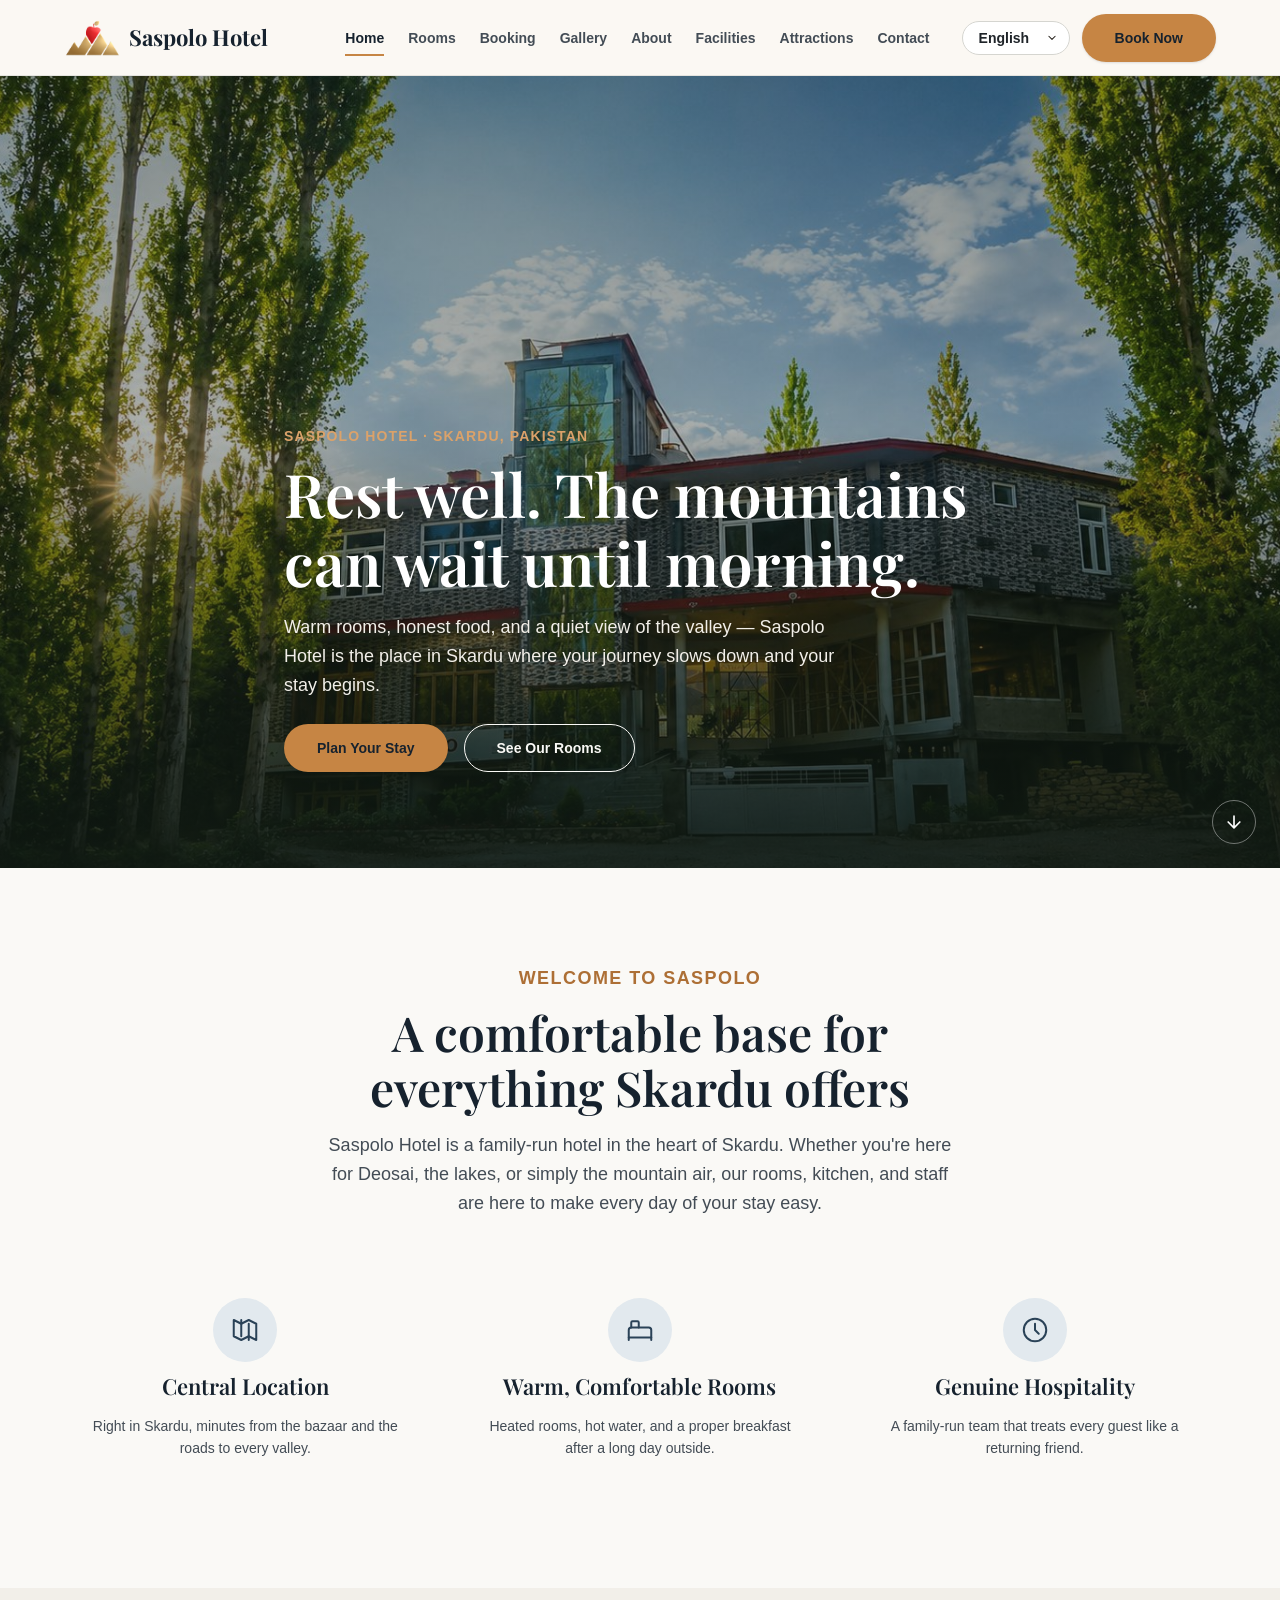
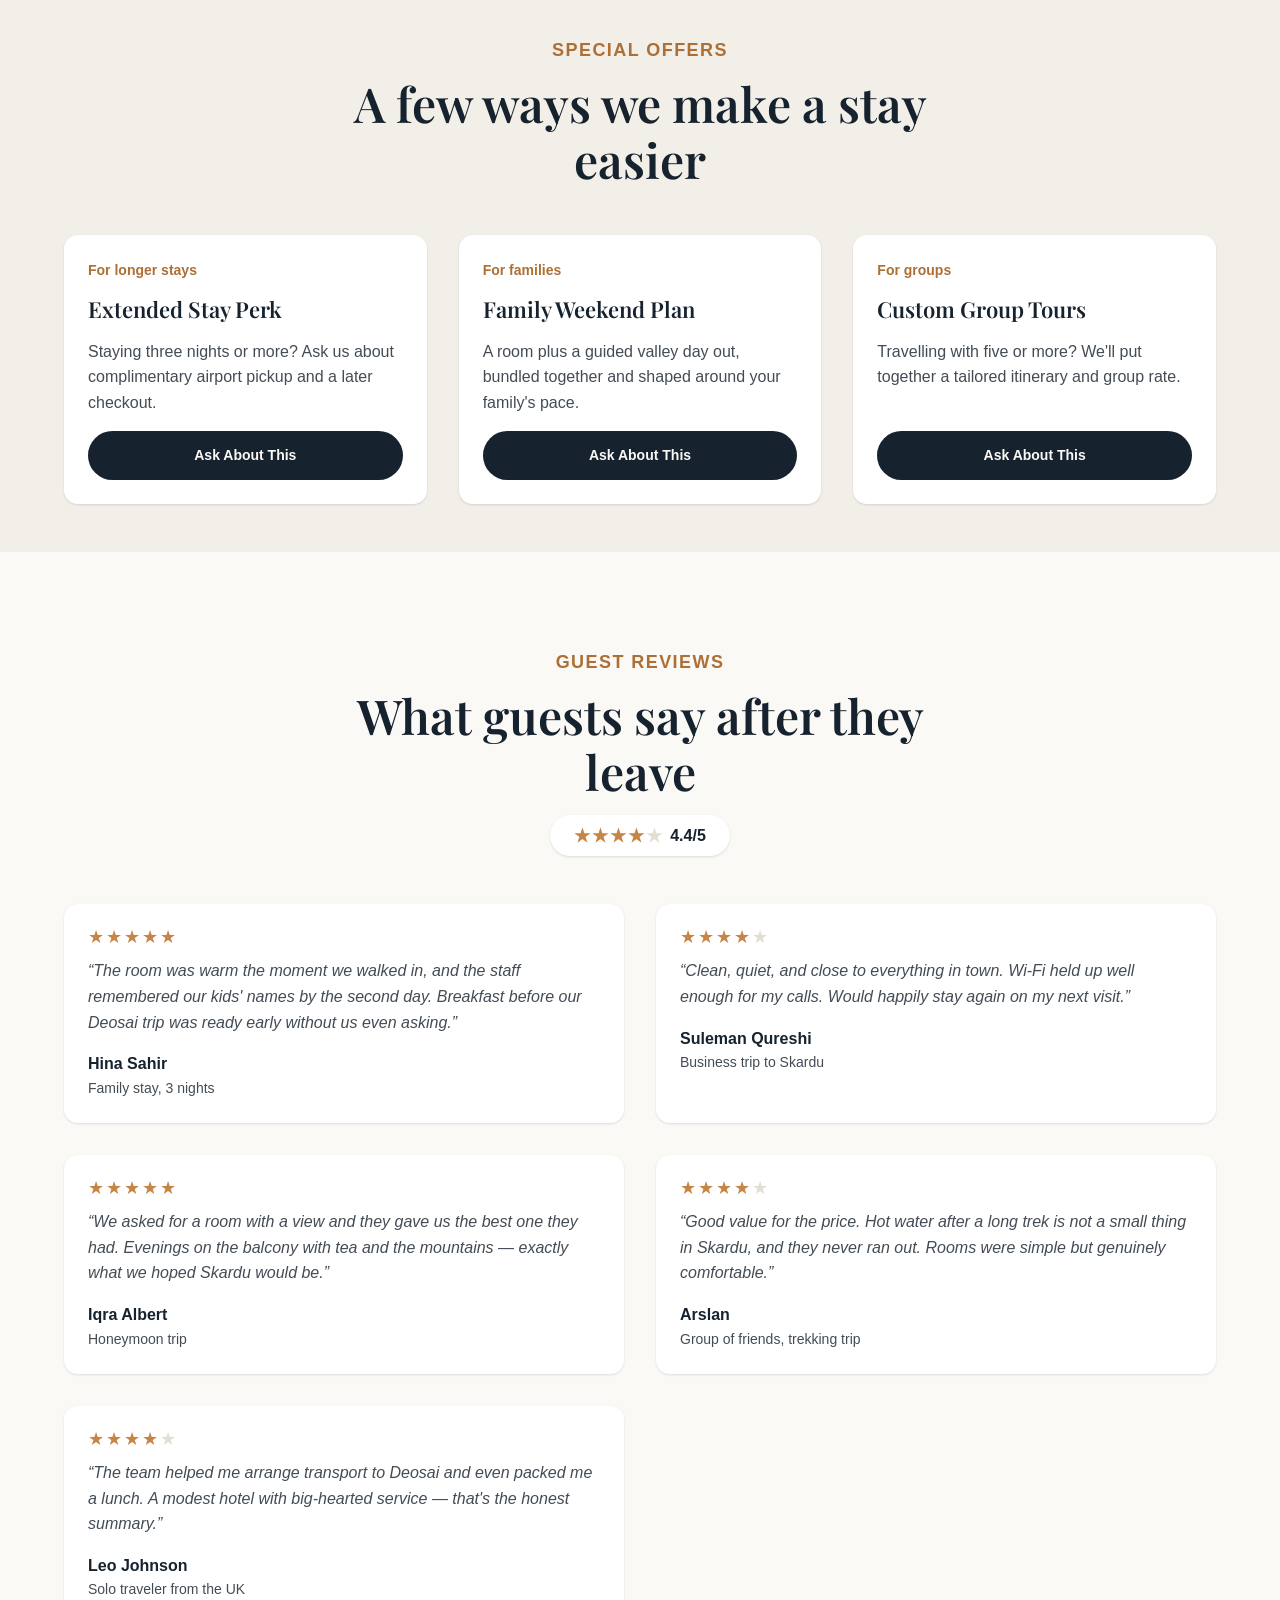
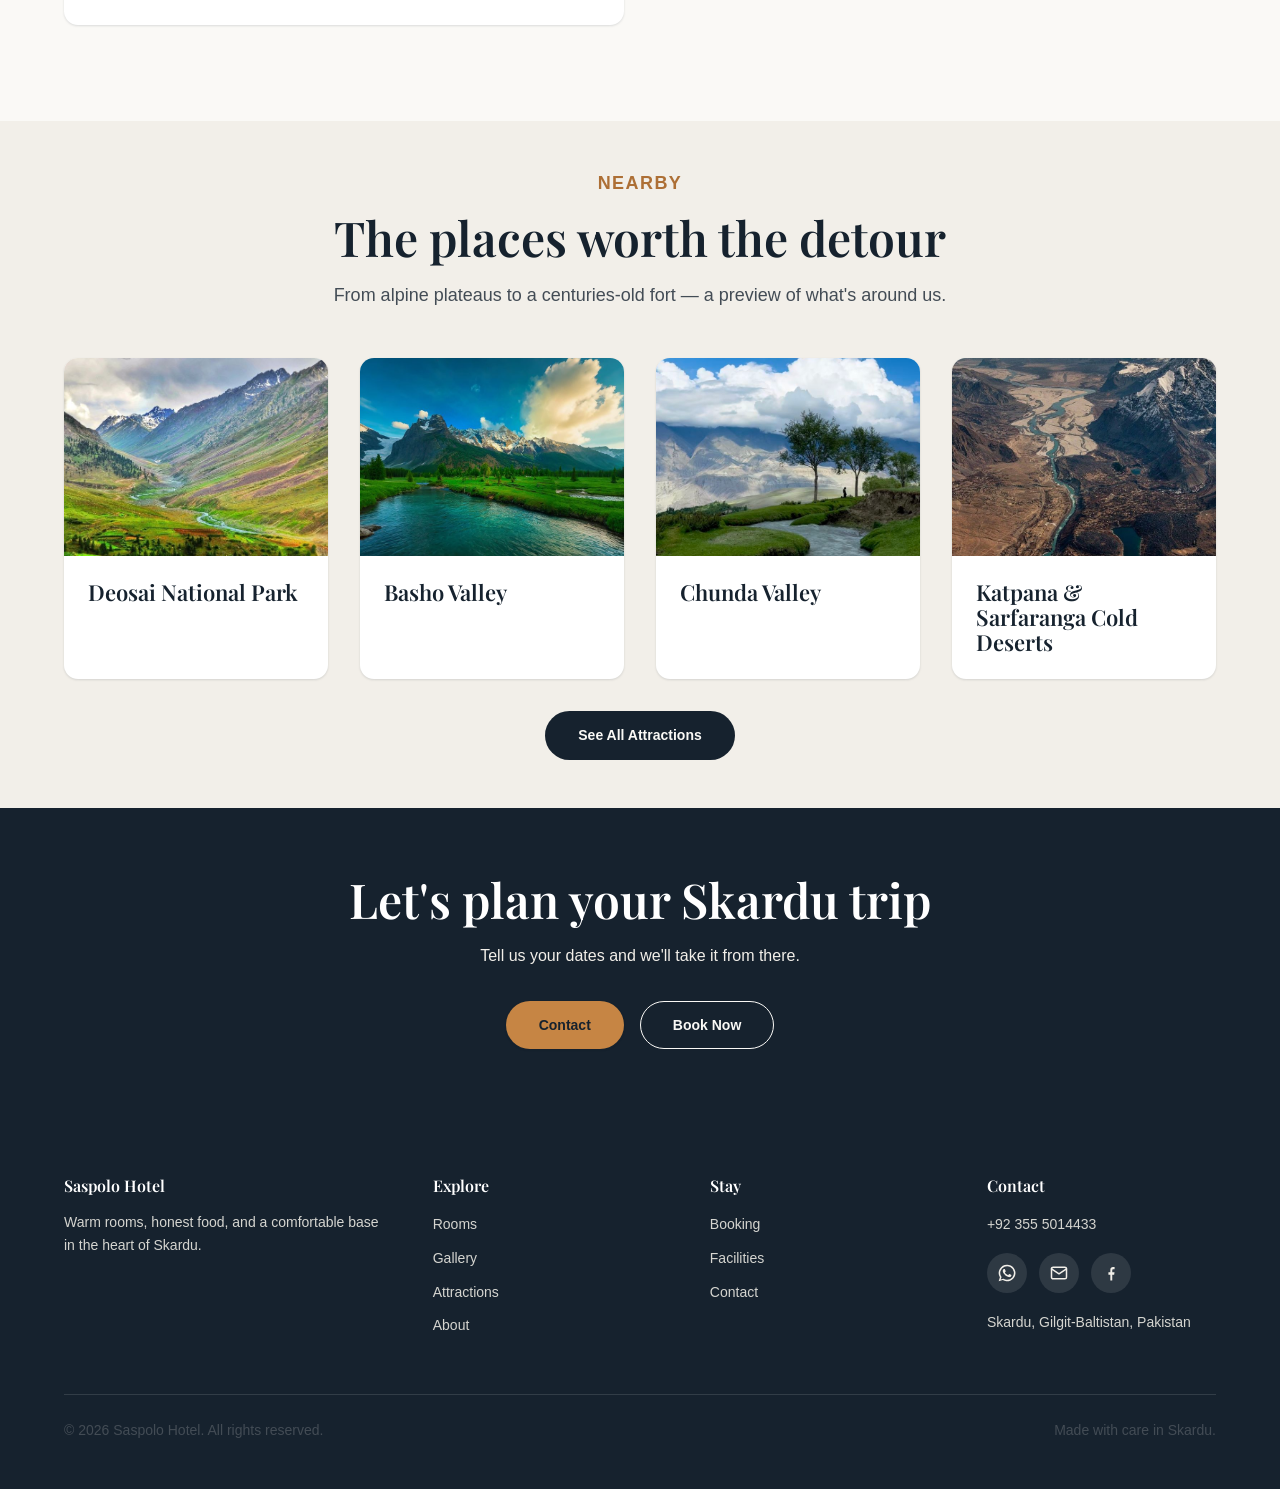
==== commit 611b3877: "Add files via upload" ====
--- a/index.html
+++ b/index.html
@@ -26,6 +26,8 @@
   "image": "https://www.saspolohotel.example/assets/images/og/og-default.jpg",
   "priceRange": "$$",
   "telephone": "+92-355-5014433",
+  "email": "Karimi.mazahir@gmail.com",
+  "sameAs": ["https://www.facebook.com/HotelSaspoloSkardu"],
   "address": {
     "@type": "PostalAddress",
     "addressLocality": "Skardu",
@@ -38,10 +40,18 @@
     "longitude": 75.6198522
   },
   "hasMap": "https://maps.app.goo.gl/Dnu6MF6ETTMuakKG8",
-  "url": "https://www.saspolohotel.example/"
+  "url": "https://www.saspolohotel.example/",
+  "amenityFeature": [
+    { "@type": "LocationFeatureSpecification", "name": "Free Wi-Fi", "value": true },
+    { "@type": "LocationFeatureSpecification", "name": "Free parking", "value": true },
+    { "@type": "LocationFeatureSpecification", "name": "Daily breakfast", "value": true },
+    { "@type": "LocationFeatureSpecification", "name": "Room heating", "value": true },
+    { "@type": "LocationFeatureSpecification", "name": "Airport pickup", "value": true },
+    { "@type": "LocationFeatureSpecification", "name": "Family rooms", "value": true }
+  ]
 }
 </script>
-<link rel="icon" type="image/svg+xml" href="data:image/svg+xml,%3Csvg xmlns='http://www.w3.org/2000/svg' viewBox='0 0 40 40'%3E%3Crect width='40' height='40' rx='8' fill='%231e2f3f'/%3E%3Cpath d='M9 33V20c0-6 5-11 11-11s11 5 11 11v13h-4.2V20a6.8 6.8 0 10-13.6 0v13H9z' fill='%23c68544'/%3E%3Ccircle cx='20' cy='19' r='3' fill='%23dba26a'/%3E%3C/svg%3E">
+<link rel="icon" type="image/png" href="assets/images/favicon.png">
 <link rel="preconnect" href="https://fonts.googleapis.com">
 <link rel="preconnect" href="https://fonts.gstatic.com" crossorigin>
 <link href="https://fonts.googleapis.com/css2?family=Playfair+Display:wght@500;600;700&display=swap" rel="stylesheet">
@@ -59,11 +69,7 @@
 <header class="site-header" id="site-header">
   <div class="container">
     <a href="index.html" class="brand">
-      <svg class="brand-mark" viewBox="0 0 40 40" fill="none" xmlns="http://www.w3.org/2000/svg" aria-hidden="true">
-        <path d="M7 35V20C7 12.82 12.82 7 20 7c7.18 0 13 5.82 13 13v15h-5V20a8 8 0 10-16 0v15H7z" fill="var(--color-forest-700)"></path>
-        <circle cx="20" cy="18" r="3.5" fill="var(--color-amber-500)"></circle>
-        <path d="M15.5 35v-7.5a4.5 4.5 0 019 0V35h-9z" fill="var(--color-amber-600)"></path>
-      </svg>
+      <img class="brand-mark" src="assets/images/logo.png" alt="">
       <span data-i18n="common.siteName">Saspolo Hotel</span>
     </a>
 
@@ -104,7 +110,7 @@
 <main id="main">
 
   <section class="hero">
-    <img class="hero-video" src="assets/images/hero/hero-main.png" alt="" onerror="this.style.display='none'">
+    <img class="hero-video" src="assets/images/hero/hero-main.jpg" alt="Saspolo Hotel in Skardu, Gilgit-Baltistan" fetchpriority="high" onerror="this.style.display='none'">
     <div class="hero-overlay"></div>
     <div class="container hero-content hero-fade-in">
       <p class="eyebrow" data-i18n="home.heroEyebrow">Saspolo Hotel · Skardu, Pakistan</p>
@@ -260,7 +266,17 @@
         <h4 data-i18n="footer.contact">Contact</h4>
         <ul class="footer-links">
           <li><a href="tel:+923555014433" class="keep-ltr">+92 355 5014433</a></li>
-          <li><a href="https://wa.me/923555014433" target="_blank" rel="noopener" data-i18n="common.whatsappUs">WhatsApp Us</a></li>
+          <li class="footer-social">
+            <a href="https://wa.me/923555014433" target="_blank" rel="noopener" aria-label="WhatsApp" title="WhatsApp">
+              <svg viewBox="0 0 24 24" fill="currentColor" aria-hidden="true"><path d="M12 2a10 10 0 00-8.5 15.2L2 22l4.9-1.5A10 10 0 1012 2zm0 18.2a8.2 8.2 0 01-4.2-1.2l-.3-.2-3 1 1-2.9-.2-.3A8.2 8.2 0 1112 20.2zm4.6-6.1c-.3-.1-1.5-.7-1.7-.8-.2-.1-.4-.1-.6.1-.2.3-.6.8-.8 1-.1.2-.3.2-.5.1a6.7 6.7 0 01-2-1.2 7.5 7.5 0 01-1.4-1.7c-.1-.3 0-.4.1-.5l.4-.5c.1-.2.2-.3.3-.5.1-.2 0-.4 0-.5l-.8-1.9c-.2-.5-.4-.4-.6-.4h-.5c-.2 0-.5.1-.7.3-.2.3-.9.9-.9 2.1s.9 2.4 1 2.6c.1.2 1.8 2.8 4.4 3.9.6.3 1.1.4 1.5.6.6.2 1.2.2 1.6.1.5-.1 1.5-.6 1.7-1.2.2-.6.2-1.1.2-1.2-.1-.1-.2-.2-.4-.3z"></path></svg>
+            </a>
+            <a href="https://mail.google.com/mail/?view=cm&amp;fs=1&amp;to=Karimi.mazahir@gmail.com" target="_blank" rel="noopener" aria-label="Email" title="Karimi.mazahir@gmail.com">
+              <svg viewBox="0 0 24 24" fill="none" stroke="currentColor" stroke-width="1.8" stroke-linecap="round" stroke-linejoin="round" aria-hidden="true"><rect x="3" y="5" width="18" height="14" rx="2"></rect><path d="M3 7l9 6 9-6"></path></svg>
+            </a>
+            <a href="https://www.facebook.com/HotelSaspoloSkardu" target="_blank" rel="noopener" aria-label="Facebook" title="Facebook">
+              <svg viewBox="0 0 24 24" fill="currentColor" aria-hidden="true"><path d="M13.5 21v-7h2.3l.4-3h-2.7V9.1c0-.9.3-1.5 1.6-1.5h1.2V4.9c-.2 0-1-.1-1.9-.1-1.9 0-3.2 1.2-3.2 3.3V11H8.9v3h2.3v7h2.3z"></path></svg>
+            </a>
+          </li>
           <li><a href="https://maps.app.goo.gl/Dnu6MF6ETTMuakKG8" target="_blank" rel="noopener" data-i18n="footer.location">Skardu, Gilgit-Baltistan, Pakistan</a></li>
         </ul>
       </div>
--- a/assets/css/layout.css
+++ b/assets/css/layout.css
@@ -53,6 +53,13 @@
   flex-shrink: 0;
 }
 
+/* The real logo is wider than tall — keep its aspect ratio instead of the
+   34x34 square the old SVG mark used. */
+img.brand-mark {
+  width: auto;
+  height: 38px;
+}
+
 .main-nav {
   display: flex;
   align-items: center;
@@ -158,6 +165,36 @@
 
 .footer-links li { margin-bottom: var(--space-2); }
 
+/* Round icon buttons for WhatsApp / email / Facebook in the footer */
+.footer-social {
+  display: flex;
+  gap: var(--space-3);
+  padding-block: var(--space-2);
+}
+
+.footer-social a {
+  width: 40px;
+  height: 40px;
+  border-radius: 50%;
+  display: inline-flex;
+  align-items: center;
+  justify-content: center;
+  background: rgba(255, 255, 255, 0.1);
+  color: var(--color-cream-100);
+  transition: background var(--transition-base), color var(--transition-base), transform var(--transition-base);
+}
+
+.footer-social a:hover {
+  background: var(--color-amber-500);
+  color: var(--color-forest-900);
+  transform: translateY(-2px);
+}
+
+.footer-social svg {
+  width: 20px;
+  height: 20px;
+}
+
 .footer-bottom {
   border-top: 1px solid rgba(255, 255, 255, 0.12);
   padding-top: var(--space-5);
@@ -193,7 +230,10 @@
   .grid-3 { grid-template-columns: repeat(2, 1fr); }
 }
 
-@media (max-width: 760px) {
+/* Collapse to the hamburger menu below 1024px — with 8 nav items plus the
+   language select, Book Now button, and the (wide) logo, the inline nav
+   overlaps the brand name at tablet widths. */
+@media (max-width: 1024px) {
   .main-nav {
     position: fixed;
     inset: var(--header-height) 0 0 0;
@@ -233,7 +273,9 @@
   }
 
   .nav-toggle { display: inline-flex; }
-
+}
+
+@media (max-width: 760px) {
   .footer-grid { grid-template-columns: 1fr; gap: var(--space-6); }
   .grid-4, .grid-3, .grid-2 { grid-template-columns: 1fr; }
   .split { grid-template-columns: 1fr; gap: var(--space-6); }
--- a/assets/css/components.css
+++ b/assets/css/components.css
@@ -515,6 +515,9 @@
    in a translucent "sheet" so the photo is visible across the entire screen
    (around and faintly through the content) while text stays fully readable. */
 body.page-bg {
+  /* Dark tone close to the photos + overlay, so the moment before the
+     background image finishes loading doesn't flash white. */
+  background-color: #22303e;
   background-repeat: no-repeat;
   background-position: center;
   background-size: cover;
@@ -530,7 +533,9 @@
   pointer-events: none;
 }
 
-body.page-bg .site-header,
+/* The header keeps its own sticky position and z-index: 100 — do NOT pull it
+   down to z-index: 1 here, or the mobile nav dropdown (fixed, inside the
+   header) opens underneath the translucent main sheet and looks broken. */
 body.page-bg main,
 body.page-bg .site-footer {
   position: relative;
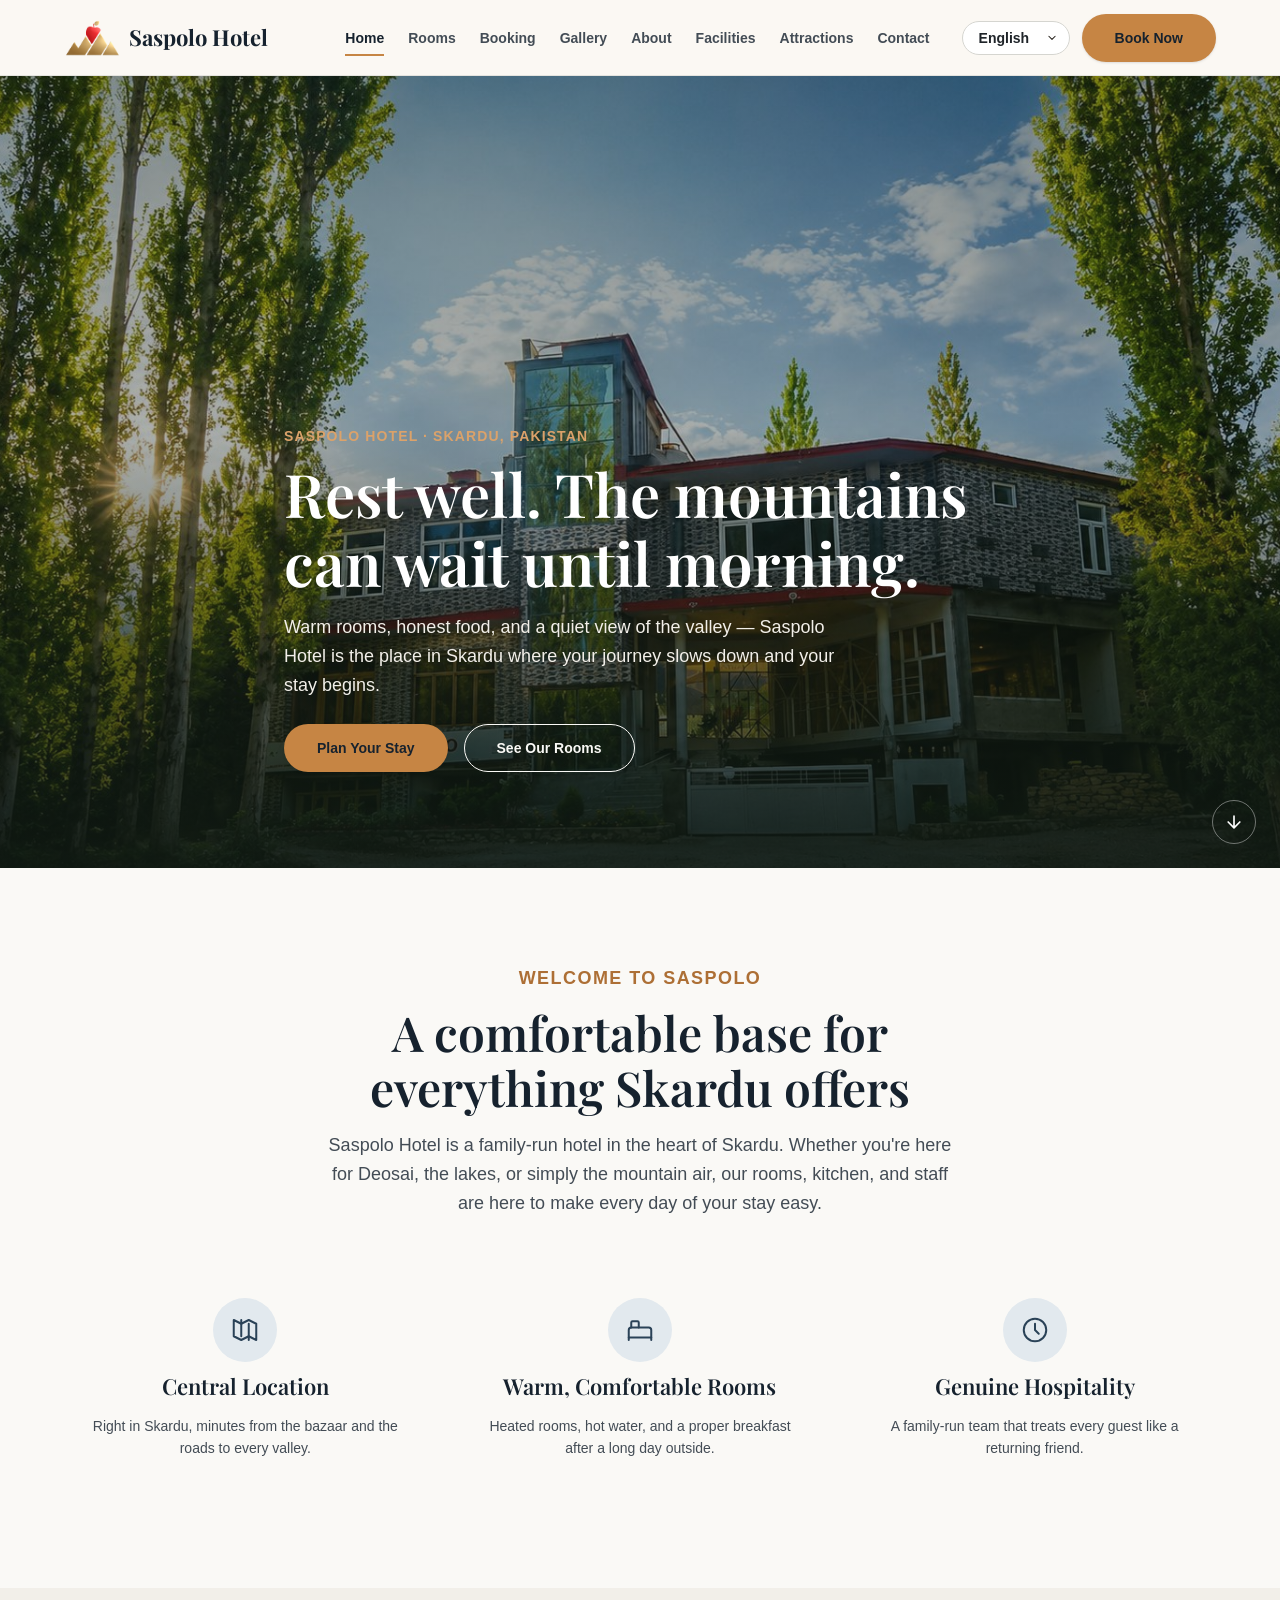
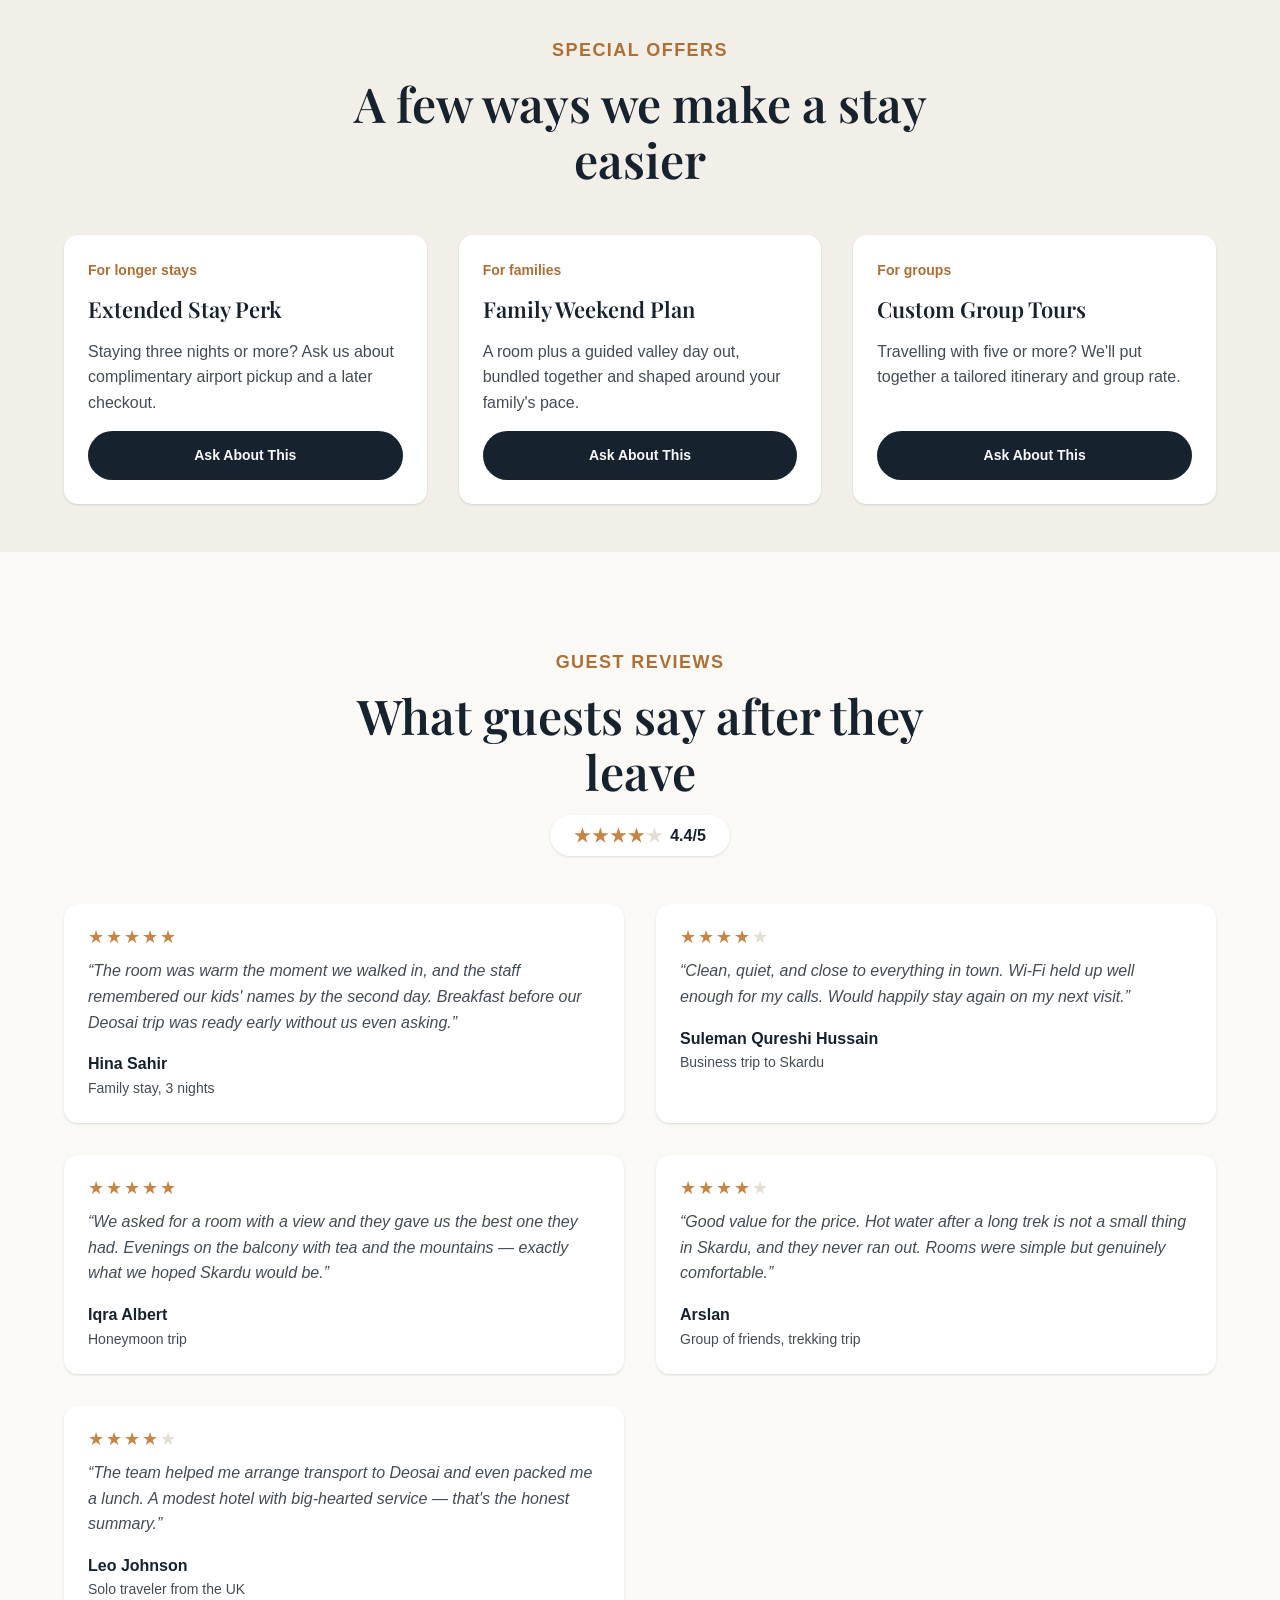
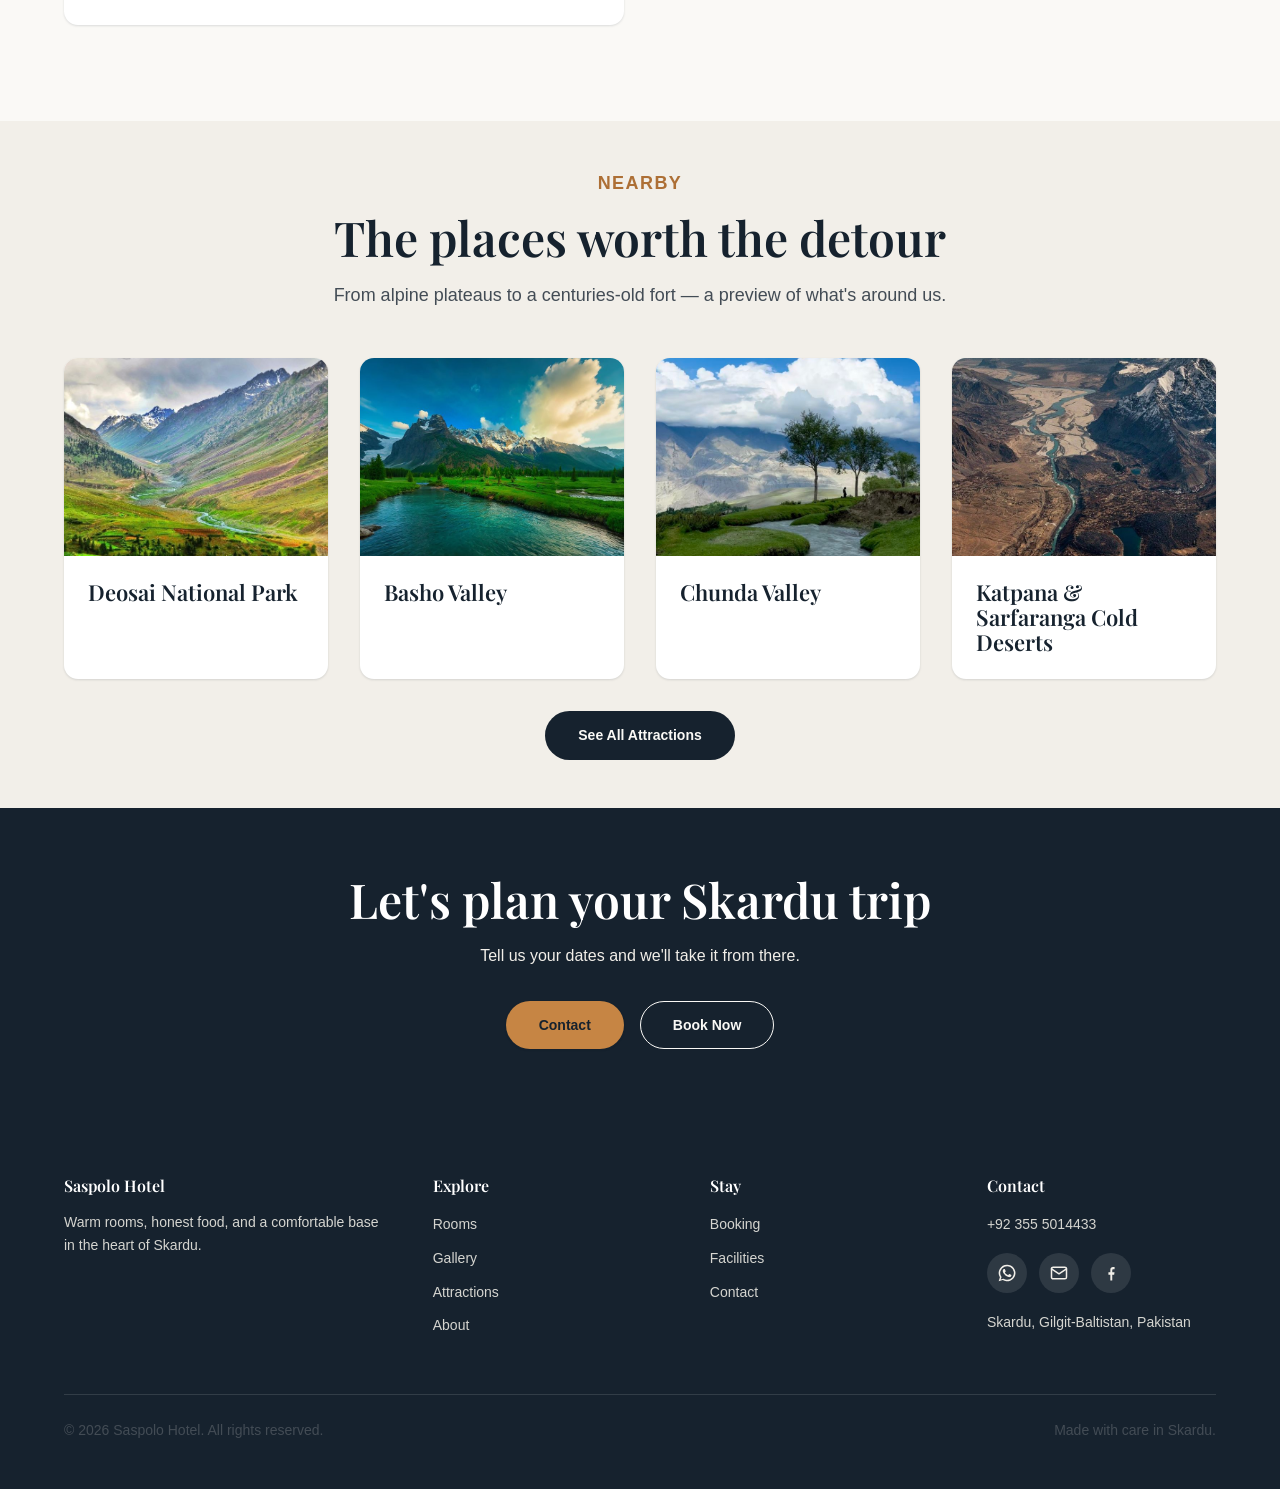
==== commit 51195bc4: "Add Google site verification meta tag" ====
--- a/index.html
+++ b/index.html
@@ -3,6 +3,7 @@
 <head>
 <meta charset="UTF-8">
 <meta name="viewport" content="width=device-width, initial-scale=1">
+<meta name="google-site-verification" content="4lTJ2L-uTnUl2xHLiz8OS5vwS86kmWS-_4J8_Mfv99U" />
 <title>Saspolo Hotel — Comfortable Stay in Skardu, Gilgit-Baltistan</title>
 <meta name="description" content="Saspolo Hotel offers warm, comfortable rooms in the heart of Skardu, Gilgit-Baltistan — the perfect base for Deosai, the lakes, and the valleys.">
 <link rel="canonical" href="https://www.saspolohotel.example/index.html">
@@ -52,6 +53,8 @@
 }
 </script>
 <link rel="icon" type="image/png" href="assets/images/favicon.png">
+<link rel="apple-touch-icon" href="assets/images/apple-touch-icon.png">
+<meta name="theme-color" content="#1e2f3f">
 <link rel="preconnect" href="https://fonts.googleapis.com">
 <link rel="preconnect" href="https://fonts.gstatic.com" crossorigin>
 <link href="https://fonts.googleapis.com/css2?family=Playfair+Display:wght@500;600;700&display=swap" rel="stylesheet">
@@ -110,7 +113,7 @@
 <main id="main">
 
   <section class="hero">
-    <img class="hero-video" src="assets/images/hero/hero-main.jpg" alt="Saspolo Hotel in Skardu, Gilgit-Baltistan" fetchpriority="high" onerror="this.style.display='none'">
+    <img class="hero-video" src="assets/images/hero/hero-main.jpg" srcset="assets/images/hero/hero-main-mobile.jpg 960w, assets/images/hero/hero-main.jpg 1920w" sizes="100vw" alt="Saspolo Hotel in Skardu, Gilgit-Baltistan" fetchpriority="high" onerror="this.style.display='none'">
     <div class="hero-overlay"></div>
     <div class="container hero-content hero-fade-in">
       <p class="eyebrow" data-i18n="home.heroEyebrow">Saspolo Hotel · Skardu, Pakistan</p>
@@ -268,13 +271,13 @@
           <li><a href="tel:+923555014433" class="keep-ltr">+92 355 5014433</a></li>
           <li class="footer-social">
             <a href="https://wa.me/923555014433" target="_blank" rel="noopener" aria-label="WhatsApp" title="WhatsApp">
-              <svg viewBox="0 0 24 24" fill="currentColor" aria-hidden="true"><path d="M12 2a10 10 0 00-8.5 15.2L2 22l4.9-1.5A10 10 0 1012 2zm0 18.2a8.2 8.2 0 01-4.2-1.2l-.3-.2-3 1 1-2.9-.2-.3A8.2 8.2 0 1112 20.2zm4.6-6.1c-.3-.1-1.5-.7-1.7-.8-.2-.1-.4-.1-.6.1-.2.3-.6.8-.8 1-.1.2-.3.2-.5.1a6.7 6.7 0 01-2-1.2 7.5 7.5 0 01-1.4-1.7c-.1-.3 0-.4.1-.5l.4-.5c.1-.2.2-.3.3-.5.1-.2 0-.4 0-.5l-.8-1.9c-.2-.5-.4-.4-.6-.4h-.5c-.2 0-.5.1-.7.3-.2.3-.9.9-.9 2.1s.9 2.4 1 2.6c.1.2 1.8 2.8 4.4 3.9.6.3 1.1.4 1.5.6.6.2 1.2.2 1.6.1.5-.1 1.5-.6 1.7-1.2.2-.6.2-1.1.2-1.2-.1-.1-.2-.2-.4-.3z"></path></svg>
+              <svg width="20" height="20" viewBox="0 0 24 24" fill="currentColor" aria-hidden="true"><path d="M12 2a10 10 0 00-8.5 15.2L2 22l4.9-1.5A10 10 0 1012 2zm0 18.2a8.2 8.2 0 01-4.2-1.2l-.3-.2-3 1 1-2.9-.2-.3A8.2 8.2 0 1112 20.2zm4.6-6.1c-.3-.1-1.5-.7-1.7-.8-.2-.1-.4-.1-.6.1-.2.3-.6.8-.8 1-.1.2-.3.2-.5.1a6.7 6.7 0 01-2-1.2 7.5 7.5 0 01-1.4-1.7c-.1-.3 0-.4.1-.5l.4-.5c.1-.2.2-.3.3-.5.1-.2 0-.4 0-.5l-.8-1.9c-.2-.5-.4-.4-.6-.4h-.5c-.2 0-.5.1-.7.3-.2.3-.9.9-.9 2.1s.9 2.4 1 2.6c.1.2 1.8 2.8 4.4 3.9.6.3 1.1.4 1.5.6.6.2 1.2.2 1.6.1.5-.1 1.5-.6 1.7-1.2.2-.6.2-1.1.2-1.2-.1-.1-.2-.2-.4-.3z"></path></svg>
             </a>
             <a href="https://mail.google.com/mail/?view=cm&amp;fs=1&amp;to=Karimi.mazahir@gmail.com" target="_blank" rel="noopener" aria-label="Email" title="Karimi.mazahir@gmail.com">
-              <svg viewBox="0 0 24 24" fill="none" stroke="currentColor" stroke-width="1.8" stroke-linecap="round" stroke-linejoin="round" aria-hidden="true"><rect x="3" y="5" width="18" height="14" rx="2"></rect><path d="M3 7l9 6 9-6"></path></svg>
+              <svg width="20" height="20" viewBox="0 0 24 24" fill="none" stroke="currentColor" stroke-width="1.8" stroke-linecap="round" stroke-linejoin="round" aria-hidden="true"><rect x="3" y="5" width="18" height="14" rx="2"></rect><path d="M3 7l9 6 9-6"></path></svg>
             </a>
             <a href="https://www.facebook.com/HotelSaspoloSkardu" target="_blank" rel="noopener" aria-label="Facebook" title="Facebook">
-              <svg viewBox="0 0 24 24" fill="currentColor" aria-hidden="true"><path d="M13.5 21v-7h2.3l.4-3h-2.7V9.1c0-.9.3-1.5 1.6-1.5h1.2V4.9c-.2 0-1-.1-1.9-.1-1.9 0-3.2 1.2-3.2 3.3V11H8.9v3h2.3v7h2.3z"></path></svg>
+              <svg width="20" height="20" viewBox="0 0 24 24" fill="currentColor" aria-hidden="true"><path d="M13.5 21v-7h2.3l.4-3h-2.7V9.1c0-.9.3-1.5 1.6-1.5h1.2V4.9c-.2 0-1-.1-1.9-.1-1.9 0-3.2 1.2-3.2 3.3V11H8.9v3h2.3v7h2.3z"></path></svg>
             </a>
           </li>
           <li><a href="https://maps.app.goo.gl/Dnu6MF6ETTMuakKG8" target="_blank" rel="noopener" data-i18n="footer.location">Skardu, Gilgit-Baltistan, Pakistan</a></li>
--- a/assets/css/components.css
+++ b/assets/css/components.css
@@ -524,6 +524,15 @@
   background-attachment: fixed;
 }
 
+/* iOS Safari (and some mobile browsers) don't support fixed backgrounds —
+   they render the photo stretched to the full page height, hugely zoomed
+   and blurry. Fall back to a normal scrolling background on small screens. */
+@media (max-width: 900px) {
+  body.page-bg {
+    background-attachment: scroll;
+  }
+}
+
 body.page-bg::before {
   content: "";
   position: fixed;
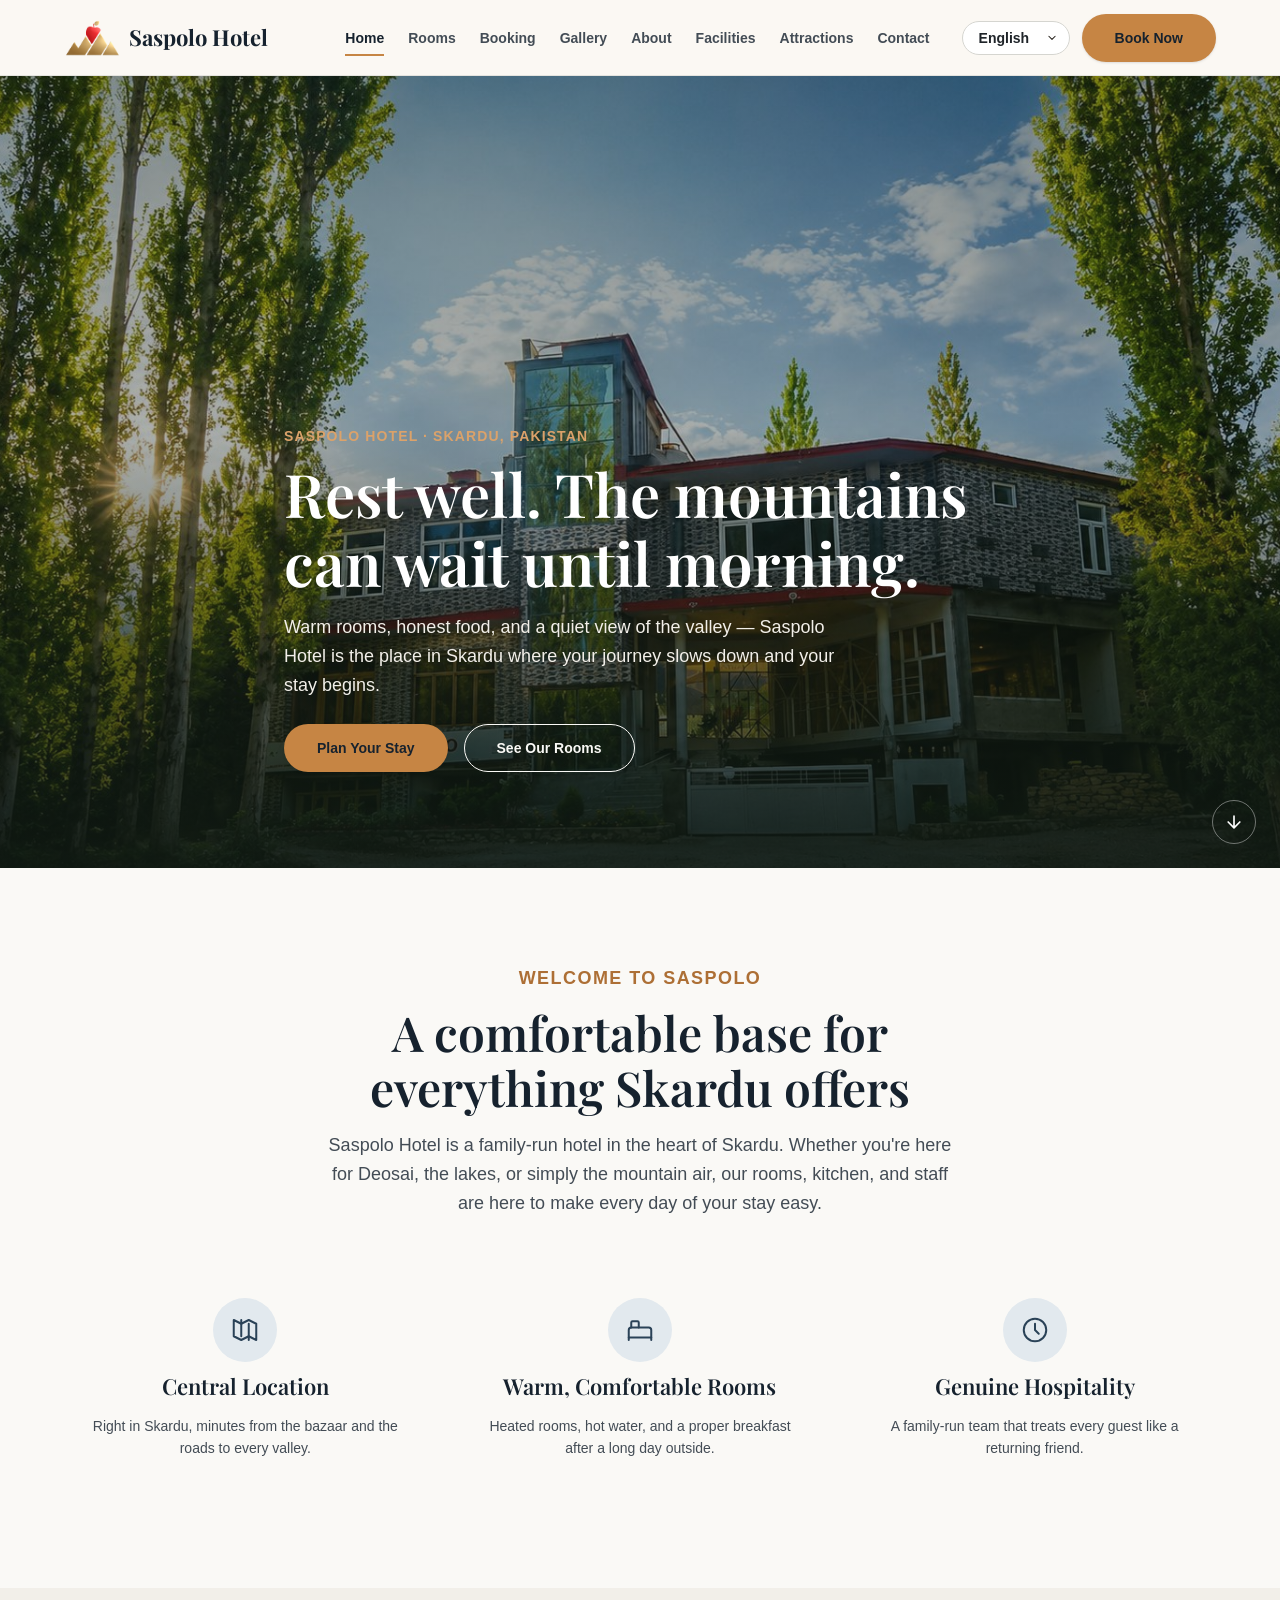
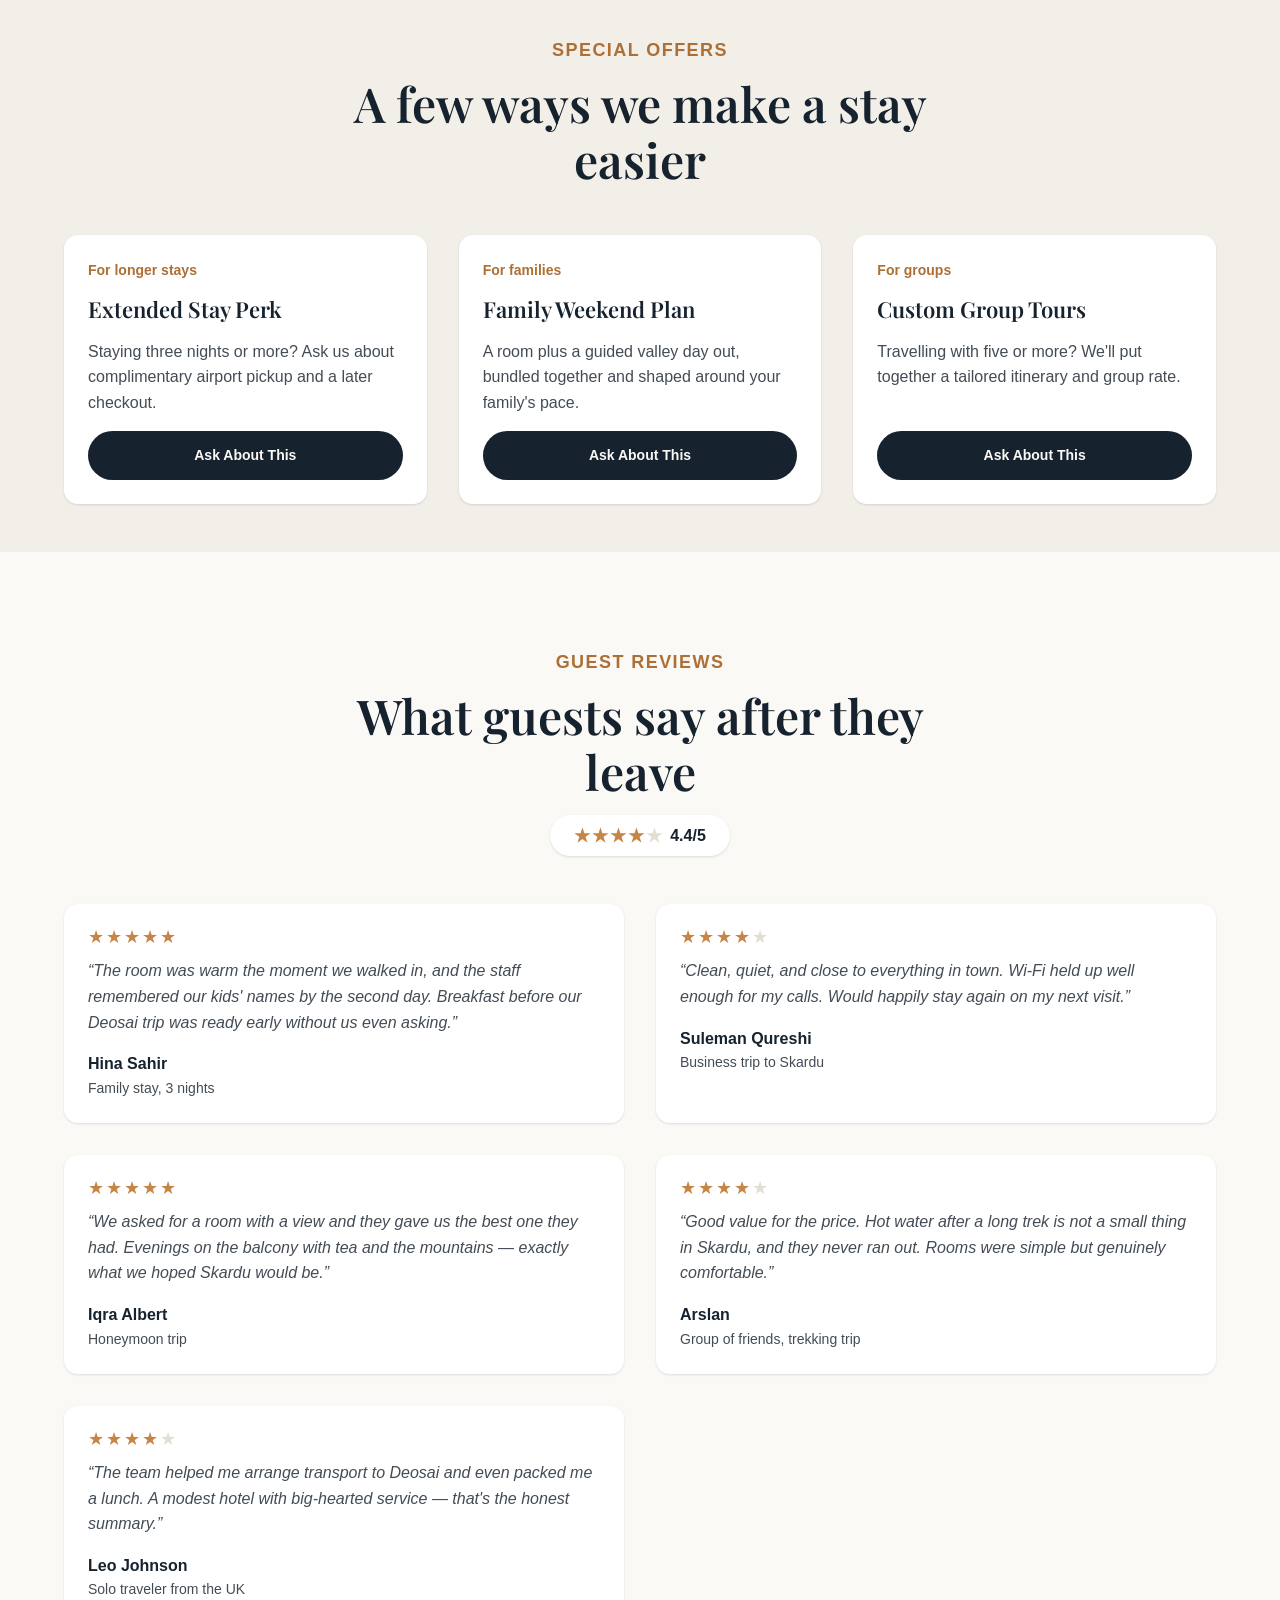
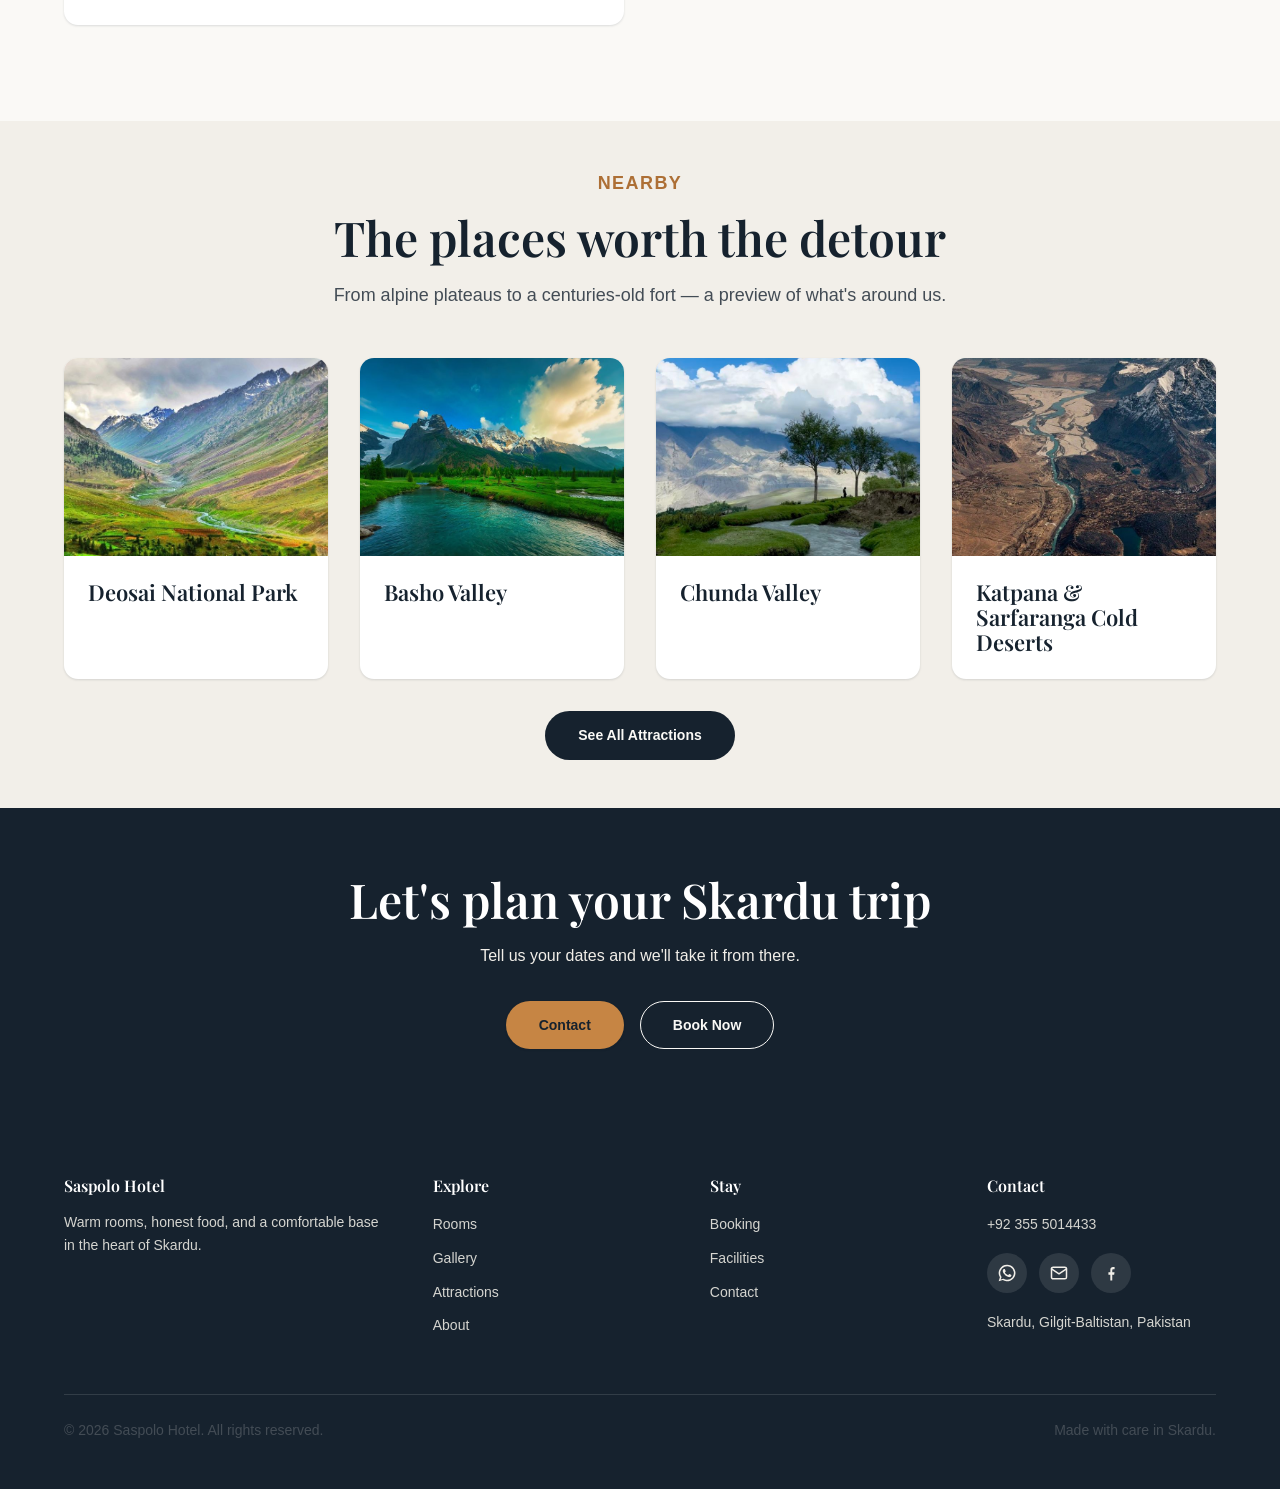
==== commit 456f6e15: "Add files via upload" ====
--- a/index.html
+++ b/index.html
@@ -3,28 +3,27 @@
 <head>
 <meta charset="UTF-8">
 <meta name="viewport" content="width=device-width, initial-scale=1">
-<meta name="google-site-verification" content="4lTJ2L-uTnUl2xHLiz8OS5vwS86kmWS-_4J8_Mfv99U" />
 <title>Saspolo Hotel — Comfortable Stay in Skardu, Gilgit-Baltistan</title>
 <meta name="description" content="Saspolo Hotel offers warm, comfortable rooms in the heart of Skardu, Gilgit-Baltistan — the perfect base for Deosai, the lakes, and the valleys.">
-<link rel="canonical" href="https://www.saspolohotel.example/index.html">
+<link rel="canonical" href="https://hotelsaspolo.com/">
 <meta property="og:type" content="website">
 <meta property="og:site_name" content="Saspolo Hotel">
 <meta property="og:title" content="Saspolo Hotel — Comfortable Stay in Skardu, Gilgit-Baltistan">
 <meta property="og:description" content="Saspolo Hotel offers warm, comfortable rooms in the heart of Skardu, Gilgit-Baltistan — the perfect base for Deosai, the lakes, and the valleys.">
-<meta property="og:image" content="https://www.saspolohotel.example/assets/images/og/og-default.jpg">
-<meta property="og:url" content="https://www.saspolohotel.example/index.html">
+<meta property="og:image" content="https://hotelsaspolo.com/assets/images/og/og-default.jpg">
+<meta property="og:url" content="https://hotelsaspolo.com/">
 <meta property="og:locale" content="en_PK">
 <meta name="twitter:card" content="summary_large_image">
 <meta name="twitter:title" content="Saspolo Hotel — Comfortable Stay in Skardu, Gilgit-Baltistan">
 <meta name="twitter:description" content="Saspolo Hotel offers warm, comfortable rooms in the heart of Skardu, Gilgit-Baltistan — the perfect base for Deosai, the lakes, and the valleys.">
-<meta name="twitter:image" content="https://www.saspolohotel.example/assets/images/og/og-default.jpg">
+<meta name="twitter:image" content="https://hotelsaspolo.com/assets/images/og/og-default.jpg">
 <script type="application/ld+json">
 {
   "@context": "https://schema.org",
   "@type": "Hotel",
   "name": "Saspolo Hotel",
   "description": "Saspolo Hotel offers warm, comfortable rooms in the heart of Skardu, Gilgit-Baltistan.",
-  "image": "https://www.saspolohotel.example/assets/images/og/og-default.jpg",
+  "image": "https://hotelsaspolo.com/assets/images/og/og-default.jpg",
   "priceRange": "$$",
   "telephone": "+92-355-5014433",
   "email": "Karimi.mazahir@gmail.com",
@@ -41,7 +40,7 @@
     "longitude": 75.6198522
   },
   "hasMap": "https://maps.app.goo.gl/Dnu6MF6ETTMuakKG8",
-  "url": "https://www.saspolohotel.example/",
+  "url": "https://hotelsaspolo.com/",
   "amenityFeature": [
     { "@type": "LocationFeatureSpecification", "name": "Free Wi-Fi", "value": true },
     { "@type": "LocationFeatureSpecification", "name": "Free parking", "value": true },
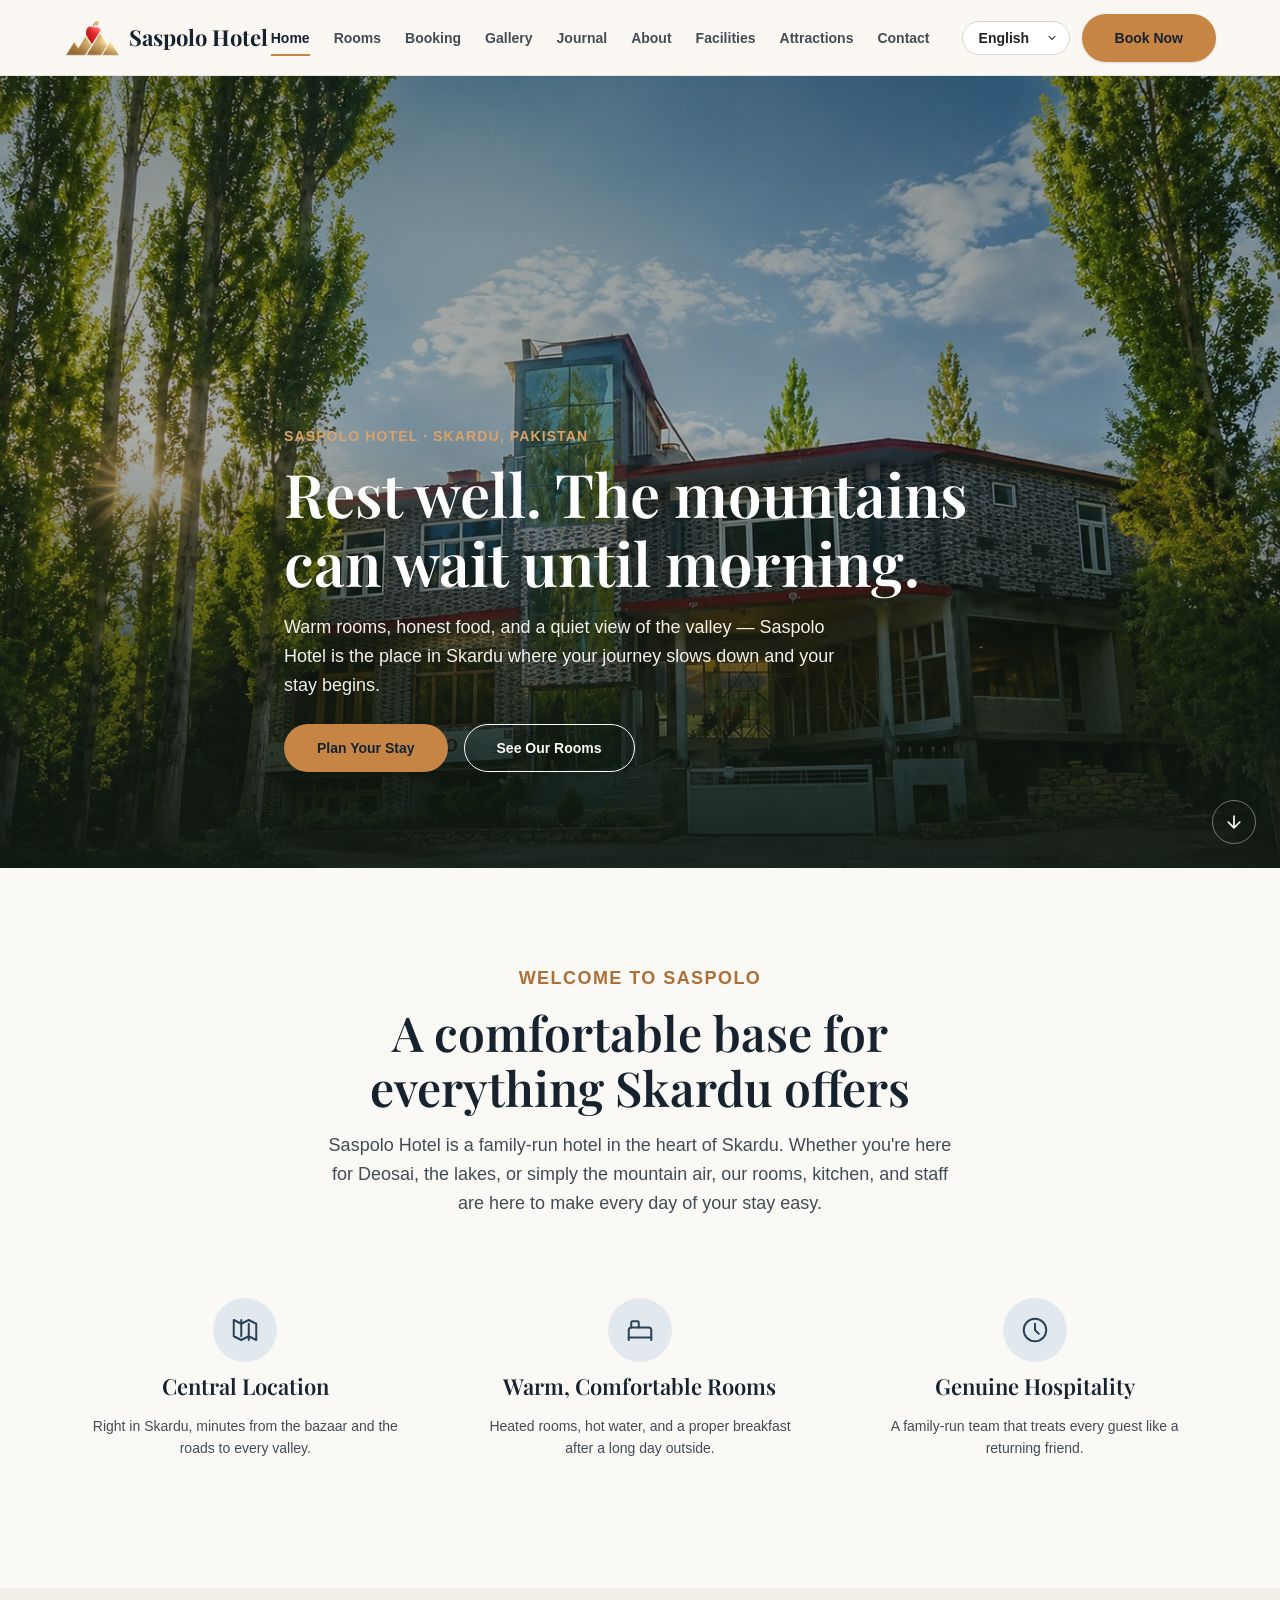
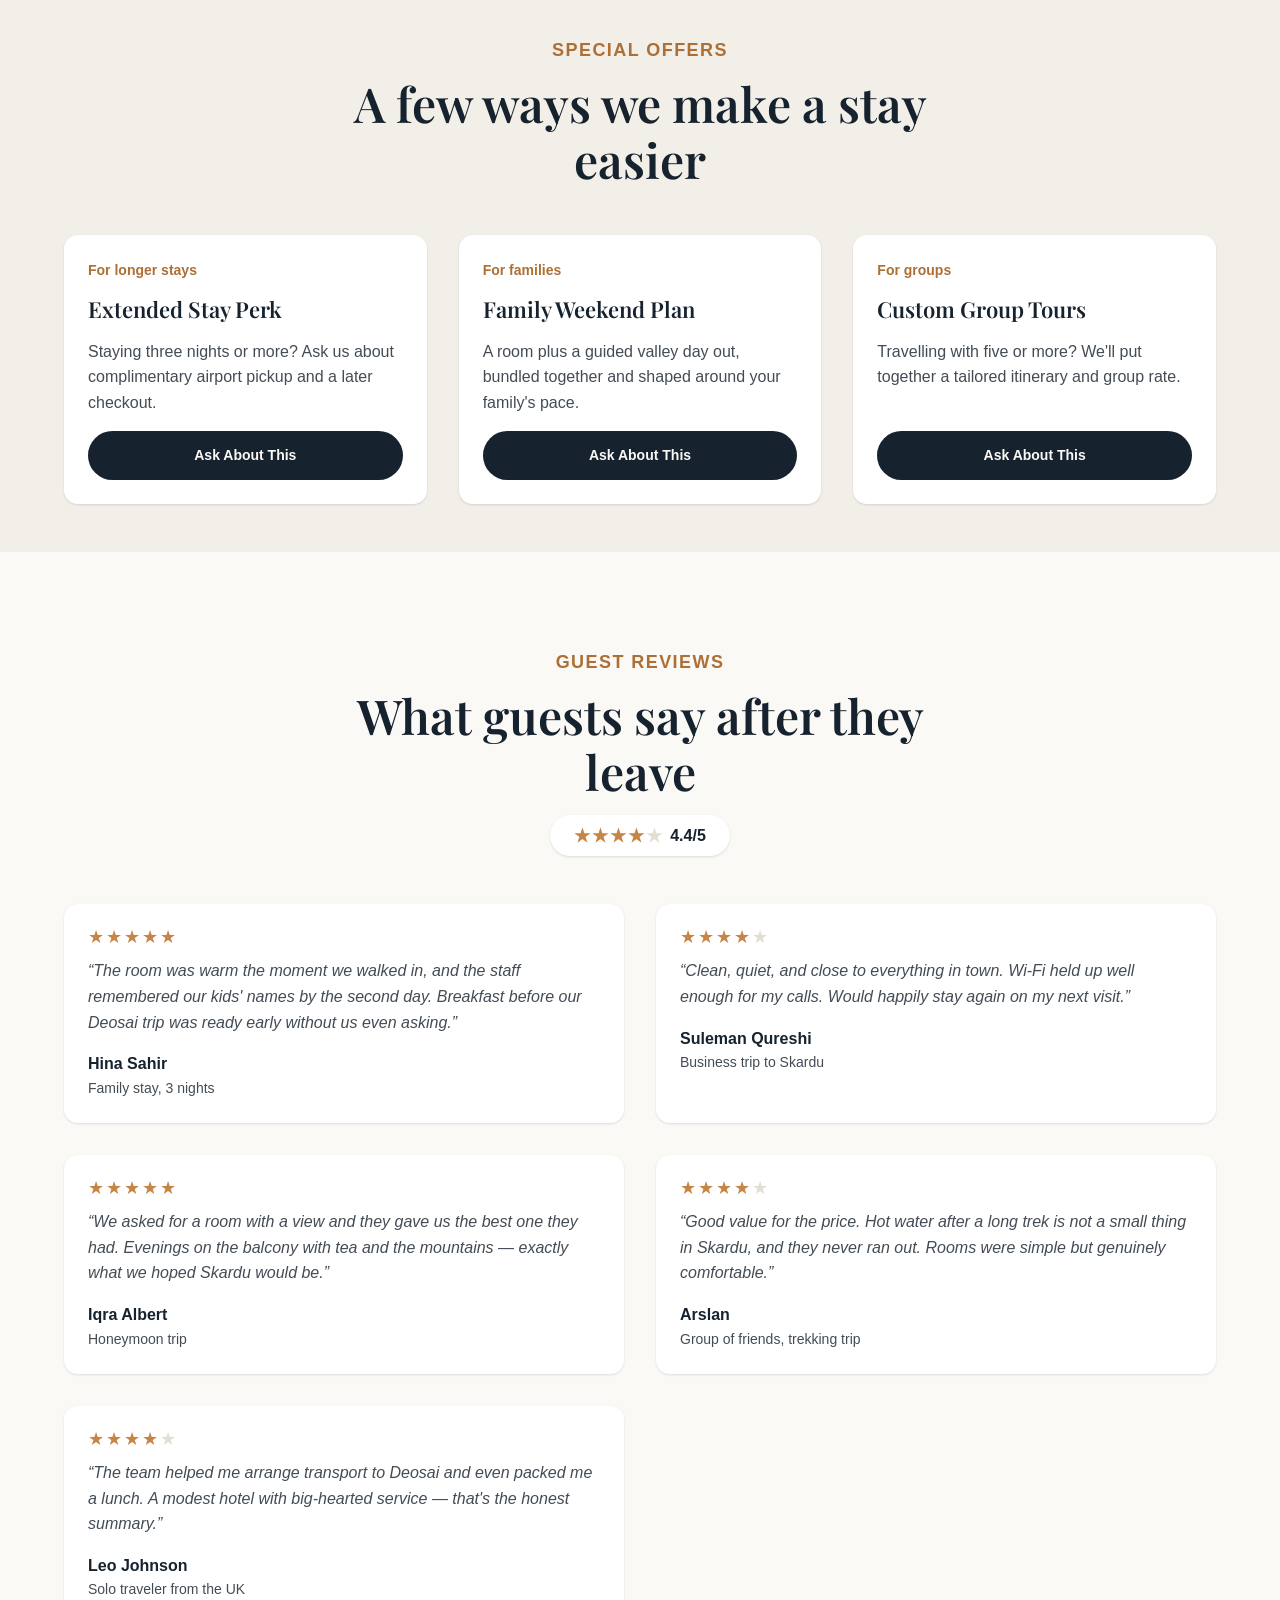
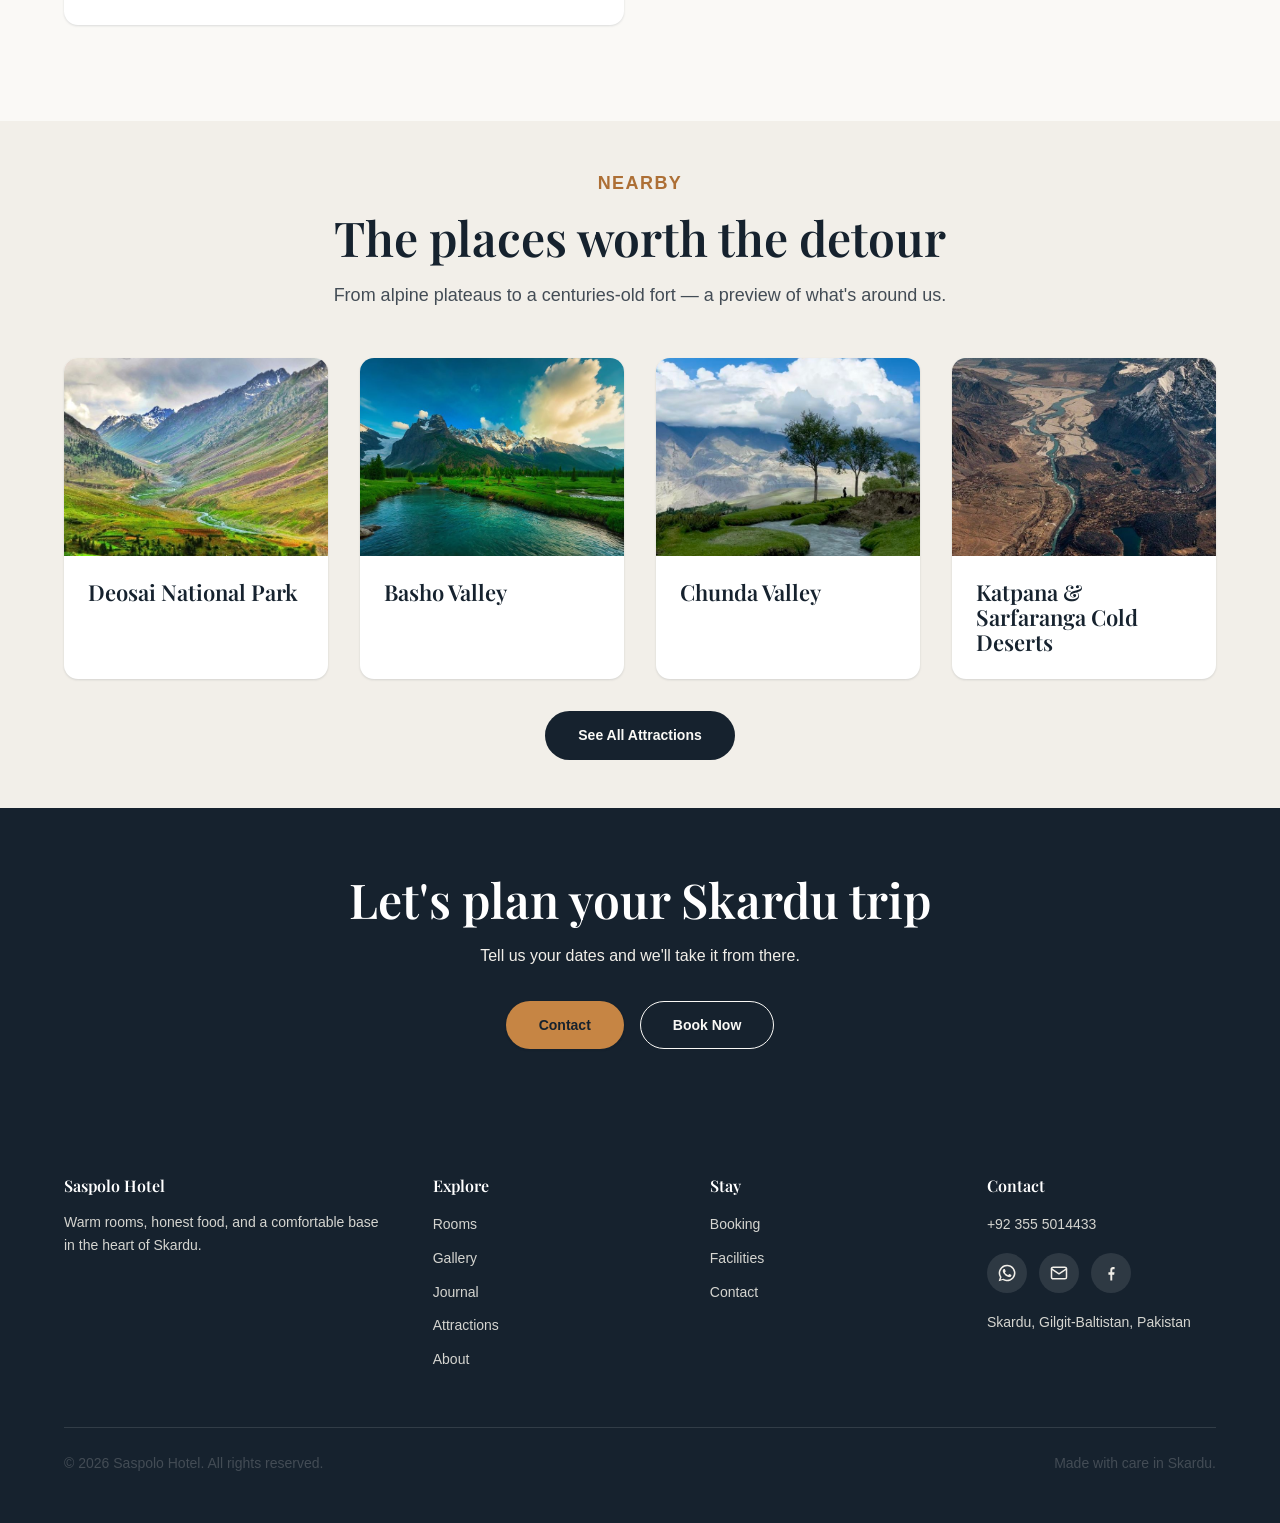
==== commit a4dd9902: "Add files via upload" ====
--- a/index.html
+++ b/index.html
@@ -81,6 +81,7 @@
         <li><a href="rooms.html" data-i18n="nav.rooms">Rooms</a></li>
         <li><a href="booking.html" data-i18n="nav.booking">Booking</a></li>
         <li><a href="gallery.html" data-i18n="nav.gallery">Gallery</a></li>
+        <li><a href="journal.html" data-i18n="nav.journal">Journal</a></li>
         <li><a href="about.html" data-i18n="nav.about">About</a></li>
         <li><a href="facilities.html" data-i18n="nav.facilities">Facilities</a></li>
         <li><a href="attractions.html" data-i18n="nav.attractions">Attractions</a></li>
@@ -252,6 +253,7 @@
         <ul class="footer-links">
           <li><a href="rooms.html" data-i18n="nav.rooms">Rooms</a></li>
           <li><a href="gallery.html" data-i18n="nav.gallery">Gallery</a></li>
+          <li><a href="journal.html" data-i18n="nav.journal">Journal</a></li>
           <li><a href="attractions.html" data-i18n="nav.attractions">Attractions</a></li>
           <li><a href="about.html" data-i18n="nav.about">About</a></li>
         </ul>
--- a/assets/css/layout.css
+++ b/assets/css/layout.css
@@ -230,10 +230,10 @@
   .grid-3 { grid-template-columns: repeat(2, 1fr); }
 }
 
-/* Collapse to the hamburger menu below 1024px — with 8 nav items plus the
+/* Collapse to the hamburger menu below 1100px — with 9 nav items plus the
    language select, Book Now button, and the (wide) logo, the inline nav
-   overlaps the brand name at tablet widths. */
-@media (max-width: 1024px) {
+   pushes the header wider than the screen at tablet widths. */
+@media (max-width: 1100px) {
   .main-nav {
     position: fixed;
     inset: var(--header-height) 0 0 0;
--- a/assets/css/components.css
+++ b/assets/css/components.css
@@ -840,3 +840,84 @@
   .form-grid { grid-template-columns: 1fr; }
   .accordion-trigger { font-size: var(--fs-md); }
 }
+
+/* ===== Journal / "Notes from Saspolo" =====
+   Posts read like short letters: a generous photo, then larger, roomier
+   text than the rest of the site uses, on a comfortable reading measure. */
+.journal-list {
+  display: flex;
+  flex-direction: column;
+  gap: var(--space-8);
+  max-width: 760px;
+  margin-inline: auto;
+}
+
+.post {
+  background: var(--color-white);
+  border: 1px solid var(--color-stone-200);
+  border-radius: var(--radius-lg);
+  overflow: hidden;
+  box-shadow: var(--shadow-sm);
+}
+
+.post-images img {
+  display: block;
+  width: 100%;
+  height: auto;
+  object-fit: cover;
+}
+
+/* Two or more photos sit side by side and stay the same height. */
+.post-images-multi {
+  display: grid;
+  grid-template-columns: repeat(auto-fit, minmax(220px, 1fr));
+  gap: 2px;
+}
+
+.post-images-multi img {
+  height: 100%;
+  aspect-ratio: 4 / 3;
+}
+
+.post-body {
+  padding: var(--space-6) var(--space-6) var(--space-7);
+}
+
+.post-date {
+  display: block;
+  font-size: var(--fs-sm);
+  font-weight: 600;
+  letter-spacing: 0.06em;
+  text-transform: uppercase;
+  color: var(--color-amber-700);
+  margin-bottom: var(--space-3);
+}
+
+.post-title {
+  font-size: var(--fs-2xl);
+  line-height: 1.25;
+  margin-bottom: var(--space-4);
+  color: var(--color-forest-900);
+}
+
+.post-body p {
+  font-size: var(--fs-lg);
+  line-height: 1.75;
+  color: var(--color-ink-700);
+  margin-bottom: var(--space-4);
+}
+
+.post-body p:last-child { margin-bottom: 0; }
+
+.journal-empty {
+  text-align: center;
+  font-size: var(--fs-lg);
+  color: var(--color-ink-700);
+  padding-block: var(--space-8);
+}
+
+@media (max-width: 640px) {
+  .post-body { padding: var(--space-5) var(--space-5) var(--space-6); }
+  .post-title { font-size: var(--fs-xl); }
+  .post-body p { font-size: var(--fs-md); line-height: 1.7; }
+}
